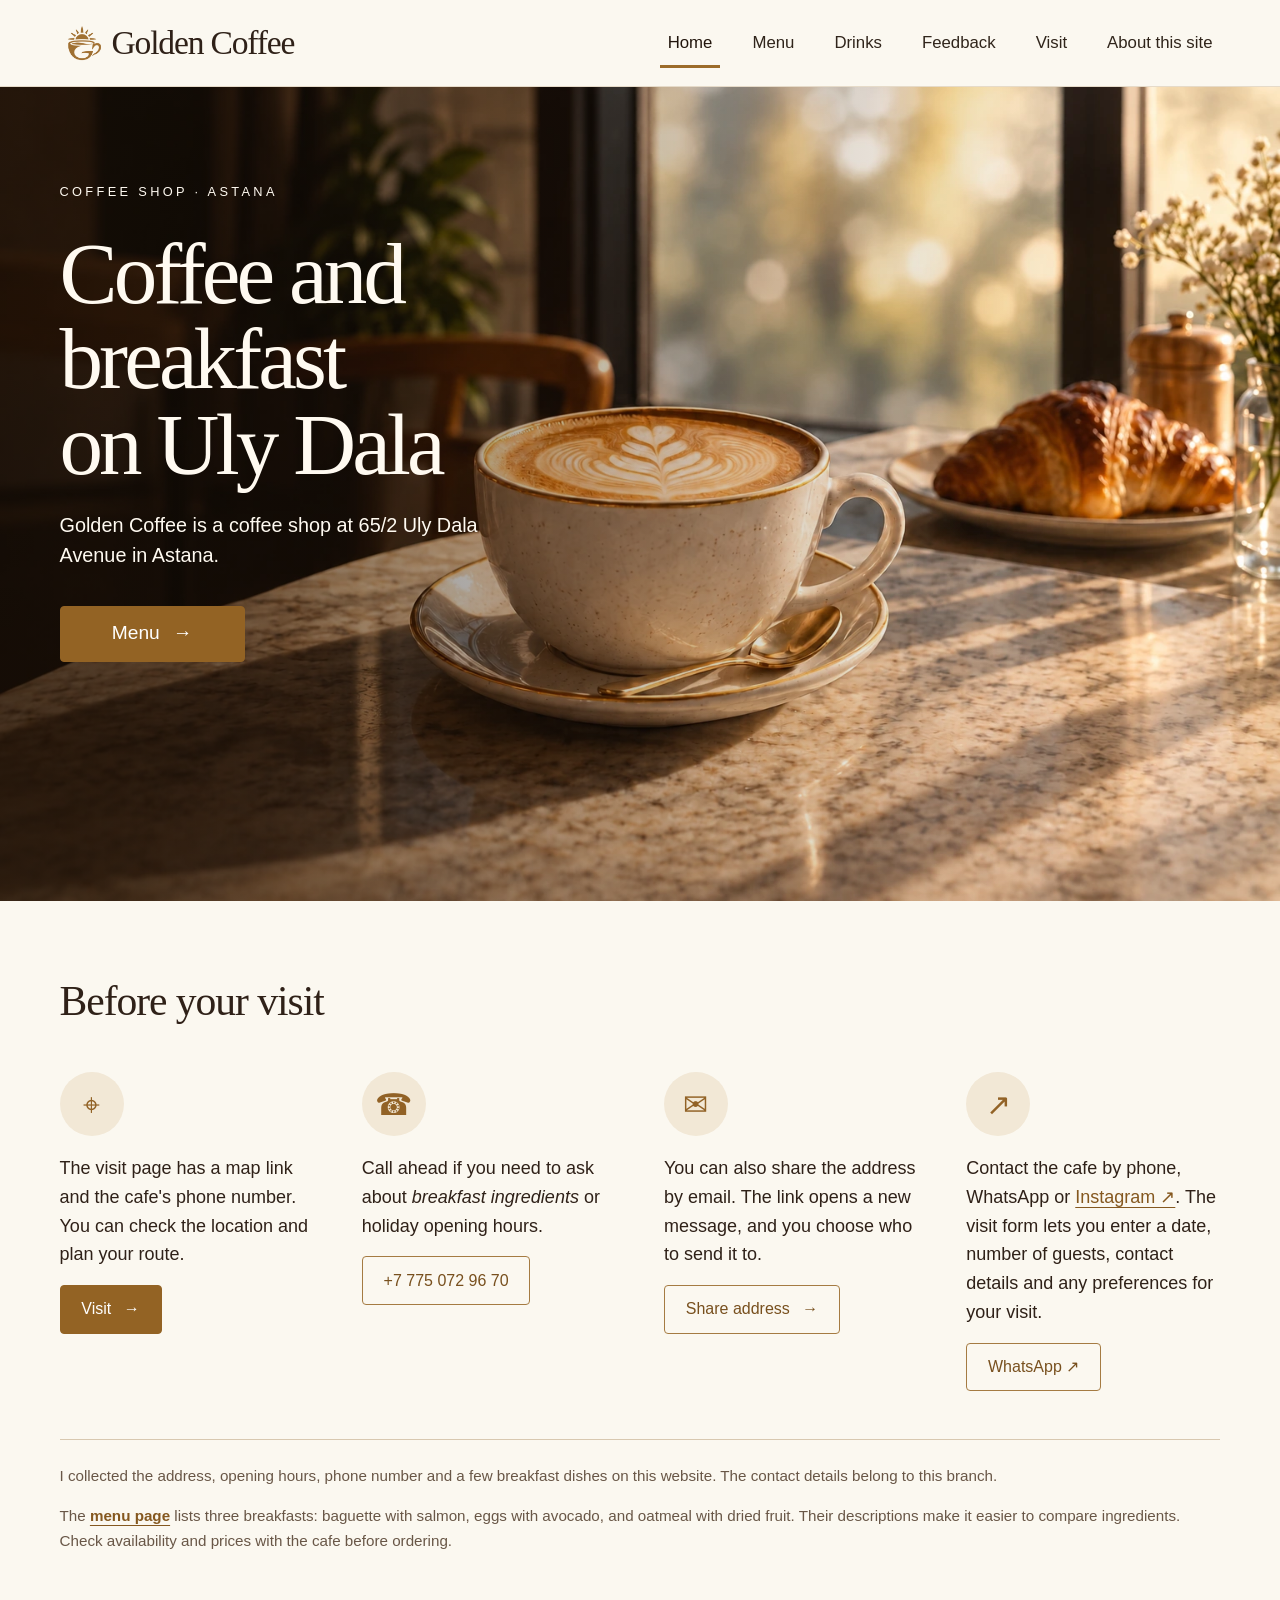
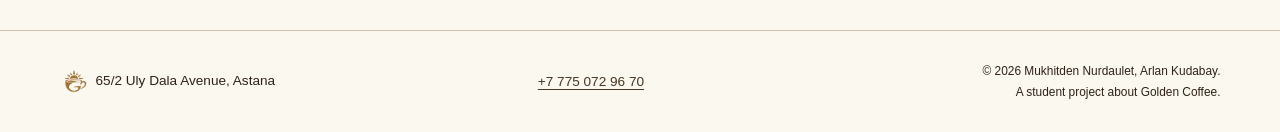
==== new/index.html @ d371e8a2 "fix" ====
<!DOCTYPE html>
<html lang="en">
  <head>
    <meta charset="UTF-8">
    <meta name="viewport" content="width=device-width, initial-scale=1">
    <meta name="description" content="Golden Coffee in Astana: breakfast dishes, the Uly Dala Avenue address, opening hours and contact details.">
    <meta name="author" content="Mukhitden Nurdaulet, Arlan Kudabay">
    <title>Golden Coffee - Coffee shop in Astana</title>
    <link rel="icon" type="image/png" href="images/golden-coffee-mark.png">
    <!-- Bootstrap 5.3.8, served locally for this separate /new/ version. -->
    <link rel="stylesheet" href="vendor/bootstrap.min.css">
    <link rel="stylesheet" href="css/site.css">
  </head>
  <body class="page-index">
    <div id="site">
      <a class="visually-hidden-focusable skip-link" href="#main-content">Skip to content</a>
      <header id="top" class="site-header navbar navbar-expand-lg py-3">
        <div class="container-fluid site-width">
          <a class="navbar-brand d-inline-flex align-items-center gap-2 m-0" href="index.html">
            <img src="images/golden-coffee-mark.png" width="44" height="44" alt="" aria-hidden="true">Golden Coffee</a>
          <button class="navbar-toggler" type="button" data-bs-toggle="collapse" data-bs-target="#main-navigation" aria-controls="main-navigation" aria-expanded="false" aria-label="Toggle navigation">
            <span class="navbar-toggler-icon"></span>
          </button>
          <nav id="main-navigation" class="collapse navbar-collapse" aria-label="Main navigation">
            <ul class="navbar-nav ms-auto gap-lg-4 pt-3 pt-lg-0">
              <li class="nav-item">
                <a class="nav-link active" href="index.html" aria-current="page">Home</a>
              </li>
              <li class="nav-item">
                <a class="nav-link" href="menu.html">Menu</a>
              </li>
              <li class="nav-item">
                <a class="nav-link" href="drinks.html">Drinks</a>
              </li>
              <li class="nav-item">
                <a class="nav-link" href="feedback.html">Feedback</a>
              </li>
              <li class="nav-item">
                <a class="nav-link" href="visit.html">Visit</a>
              </li>
              <li class="nav-item">
                <a class="nav-link" href="colophon.html">About this site</a>
              </li>
            </ul>
          </nav>
        </div>
      </header>
      <main id="main-content">
        <section class="home-hero">
          <div class="container-fluid site-width">
            <div class="hero-copy">
              <p class="eyebrow">Coffee shop · Astana</p>
              <h1 class="hero-title">
                <span>Coffee and</span>
                <span>breakfast</span>
                <span>on Uly Dala</span>
              </h1>
              <p class="hero-description">Golden Coffee is a coffee shop at 65/2 Uly Dala Avenue in Astana.</p>
              <a class="btn btn-primary btn-lg mt-2" href="menu.html">Menu <span aria-hidden="true" class="ms-2">→</span>
              </a>
            </div>
          </div>
        </section>
        <section class="page-section container-fluid site-width" aria-labelledby="plan-title">
          <h2 class="section-heading mb-5" id="plan-title">Before your visit</h2>
          <div class="row g-4 g-xl-5">
            <div class="col-12 col-md-6 col-xl-3">
              <span class="contact-symbol" aria-hidden="true">⌖</span>
              <p>The visit page has a map link and the cafe's phone number. You can check the location and plan your route.</p>
              <a class="btn btn-primary" href="visit.html">Visit <span aria-hidden="true" class="ms-2">→</span>
              </a>
            </div>
            <div class="col-12 col-md-6 col-xl-3">
              <span class="contact-symbol" aria-hidden="true">☎︎</span>
              <p>Call ahead if you need to ask about <em>breakfast ingredients</em> or holiday opening hours.</p>
              <a class="btn btn-outline-primary" href="tel:+77750729670">+7 775 072 96 70</a>
            </div>
            <div class="col-12 col-md-6 col-xl-3">
              <span class="contact-symbol" aria-hidden="true">✉</span>
              <p>You can also share the address by email. The link opens a new message, and you choose who to send it to.</p>
              <a class="btn btn-outline-primary" href="mailto:?subject=Golden%20Coffee&amp;body=Golden%20Coffee%2C%20Astana%2C%20Uly%20Dala%2065%2F2.%20https%3A%2F%2F2gis.kz%2Fastana%2Ffirm%2F70000001091866178">Share address <span aria-hidden="true" class="ms-2">→</span>
              </a>
            </div>
            <div class="col-12 col-md-6 col-xl-3">
              <span class="contact-symbol" aria-hidden="true">↗</span>
              <p>Contact the cafe by phone, WhatsApp or <a href="https://www.instagram.com/goldencoffee.ast/" target="_blank" rel="noopener noreferrer">Instagram ↗</a>. The visit form lets you enter a date, number of guests, contact details and any preferences for your visit.</p>
              <a class="btn btn-outline-primary" href="https://wa.me/77750729670" target="_blank" rel="noopener noreferrer">WhatsApp ↗</a>
            </div>
          </div>
          <aside class="source-note mt-5 pt-4 border-top">
            <p>I collected the address, opening hours, phone number and a few breakfast dishes on this website. The contact details belong to this branch.</p>
            <p>
        The <a href="menu.html" class="fw-semibold">menu page</a> lists three breakfasts:
        baguette with salmon, eggs with avocado, and oatmeal with dried fruit.
        Their descriptions make it easier to compare ingredients.
        Check availability and prices with the cafe before ordering.
      </p>
          </aside>
        </section>
      </main>
      <footer class="site-footer">
        <div class="container-fluid site-width">
          <div class="row g-3 align-items-center">
            <address class="col-12 col-md-5 col-lg-4 mb-0 text-center text-md-start">
              <img src="images/golden-coffee-mark.png" width="28" height="28" alt="" aria-hidden="true" class="me-2">65/2 Uly Dala Avenue, Astana</address>
            <p class="col-12 col-md-3 mb-0 text-center">
              <a href="tel:+77750729670">+7 775 072 96 70</a>
            </p>
            <p class="col-12 col-md-4 col-lg-5 mb-0 text-center text-md-end">
              <small>© 2026 Mukhitden Nurdaulet, Arlan Kudabay.<br>A student project about Golden Coffee.</small>
            </p>
          </div>
        </div>
      </footer>
    </div>
    <script src="vendor/bootstrap.bundle.min.js"></script>
  </body>
</html>
---- new/css/site.css ----
:root {
  --bs-body-bg: #fbf8f0;
  --bs-body-bg-rgb: 251, 248, 240;
  --bs-body-color: #2f2118;
  --bs-body-font-family: "Helvetica Neue", Arial, sans-serif;
  --bs-body-font-size: 1.125rem;
  --bs-body-line-height: 1.6;
  --bs-link-color: #85581f;
  --bs-link-color-rgb: 133, 88, 31;
  --bs-link-hover-color: #543510;
  --bs-link-hover-color-rgb: 84, 53, 16;
  --bs-border-color: #d8c8b0;
  --bs-secondary-color: #6c5948;
  --bs-highlight-bg: #f3e9d7;
  --bs-code-color: #85581f;
  --gc-gold: #9c6c2a;
  --gc-serif: Baskerville, Georgia, "Times New Roman", serif;
}
html { scroll-behavior: auto; }
body { min-width: 320px; }
a { text-underline-offset: .24em; }
a:focus-visible, button:focus-visible, input:focus-visible, select:focus-visible, textarea:focus-visible { outline: 3px solid #885c23; outline-offset: 4px; }
.site-width { max-width: 1536px; padding-inline: clamp(1.125rem, 4.65vw, 4.5rem); }
.site-header { background: #fbf8f0; border-bottom: 1px solid #e6dbc9; }
.navbar-brand { color: #2f2118; font: 2.1rem/1 var(--gc-serif); letter-spacing: -.035em; }
.navbar-brand img { object-fit: contain; }
.navbar-nav .nav-link { color: #30251b; font-size: 1.05rem; padding-block: .55rem; }
.navbar-nav .nav-link.active { color: #21150c; box-shadow: 0 3px var(--gc-gold); }
.navbar-toggler { border-color: #c6b497; padding: .6rem; }
.skip-link { z-index: 10; padding: .75rem 1rem; background: #fff; color: #2f2118; }
.page-section { padding-block: clamp(3rem, 6vw, 6rem); }
.page-title, .hero-title { font-family: var(--gc-serif); font-weight: 400; line-height: .98; letter-spacing: -.045em; }
.page-title { font-size: clamp(3.3rem, 6.4vw, 6.75rem); margin-bottom: 1.5rem; }
.page-title-small { font-size: clamp(3rem, 4.9vw, 4.65rem); }
.section-heading { font: 400 clamp(2rem, 3.25vw, 3.2rem)/1.12 var(--gc-serif); letter-spacing: -.025em; }
.subheading { font: 400 clamp(1.7rem, 2.1vw, 2.1rem)/1.2 var(--gc-serif); margin-bottom: 1.25rem; }
.gallery-heading { font-size: 1.4rem; line-height: 1.3; font-weight: 500; }
.gold-text { color: #86571d; }
.eyebrow { font-size: .8rem; letter-spacing: .26em; text-transform: uppercase; margin-bottom: 1.8rem; }
.btn { --bs-btn-border-radius: .25rem; --bs-btn-padding-x: 1.3rem; --bs-btn-padding-y: .7rem; --bs-btn-font-size: 1rem; }
.btn-primary { --bs-btn-bg: #936324; --bs-btn-border-color: #936324; --bs-btn-hover-bg: #754b19; --bs-btn-hover-border-color: #754b19; --bs-btn-active-bg: #603e17; --bs-btn-active-border-color: #603e17; }
.btn-outline-primary { --bs-btn-color: #78501e; --bs-btn-border-color: #a57b42; --bs-btn-hover-bg: #79501e; --bs-btn-hover-border-color: #79501e; --bs-btn-active-bg: #603e17; --bs-btn-active-border-color: #603e17; }
.btn-lg { --bs-btn-padding-x: 1.75rem; --bs-btn-padding-y: .8rem; --bs-btn-font-size: 1.2rem; }
.home-hero { min-height: min(940px, calc(100svh - 86px)); padding-block: clamp(5rem, 7.4vw, 7rem); display: flex; align-items: flex-start; color: #fffaf1; background: linear-gradient(90deg, rgba(22,13,5,.68), rgba(22,13,5,.16) 58%, transparent 85%), url('../images/hero-coffee.webp') center/cover; }
.hero-copy { max-width: 590px; }
.hero-title { font-size: clamp(3.4rem, 6.8vw, 6.8rem); margin-bottom: 1.5rem; }
.hero-title span { display: block; }
.hero-description { max-width: 450px; font-size: clamp(1.1rem, 1.55vw, 1.45rem); line-height: 1.5; margin-bottom: 1.7rem; }
.home-hero .btn { min-width: 185px; }
.contact-symbol { display: inline-flex; width: 64px; height: 64px; align-items: center; justify-content: center; border-radius: 50%; background: #f2e8d6; color: #926226; font-size: 1.9rem; margin-bottom: 1.1rem; }
.source-note { font-size: .95rem; line-height: 1.6; color: #695747; }
.source-note p:last-child { margin-bottom: 0; }
.menu-opening { padding-block: 2.5rem 3rem; }
.menu-coffee { min-height: 315px; background: url('../images/hero-coffee.webp') 66% 48%/cover; border-radius: 2px; }
.section-links { font-size: 1.18rem; margin-bottom: 1.5rem; }
.section-links a { text-decoration: none; border-bottom: 1px solid #bb965e; padding-bottom: .4rem; }
.dish-photo { aspect-ratio: 448/306; background-image: url('../images/breakfast-atlas.webp'); background-size: 342.857% auto; background-repeat: no-repeat; margin-bottom: 1.2rem; }
.dish-photo-0 { background-position: 3.86% 74.51%; }
.dish-photo-1 { background-position: 50.37% 74.51%; }
.dish-photo-2 { background-position: 96.32% 74.51%; }
.dish-title { font: 400 clamp(2rem, 3vw, 3rem)/1.08 var(--gc-serif); letter-spacing: -.025em; margin-bottom: .8rem; }
.menu-description { font-size: 1.15rem; line-height: 1.55; }
.menu-table { --bs-table-bg: transparent; --bs-table-border-color: #cfb994; --bs-table-color: #30251b; font-size: 1.05rem; }
.menu-table thead { background: #f1e8d9; }
.menu-table caption { font-size: 1.1rem; color: #554537; padding-bottom: 1.25rem; }
.menu-table th { font-weight: 500; }
.glossary dt { font: 400 1.6rem/1.35 var(--gc-serif); }
.glossary dd { margin-bottom: 1rem; }
.drinks-opening { padding-block: 2.5rem 4rem; }
.drinks-intro { max-width: 920px; }
.drinks-panorama { aspect-ratio: 1536/330; background: url('../images/drinks-atlas.webp') center 74.06%/100% auto no-repeat; margin-inline: calc(-1 * clamp(1.125rem, 4.65vw, 4.5rem)); margin-bottom: 1rem; }
.drink-photo { aspect-ratio: 512/331; background: url('../images/drinks-atlas.webp') 0 74.17%/300% auto no-repeat; margin-bottom: 1.25rem; }
.drink-photo-1 { background-position-x: 50%; }
.drink-photo-2 { background-position-x: 100%; }
.gallery-coffee { width: 100%; max-height: 670px; object-fit: cover; border-radius: 3px; }
.atmosphere-photo { width: 100%; height: 410px; object-fit: cover; border-radius: 2px; }
.review-quote { border-left: 2px solid #b18a4c; padding-left: 1.2rem; }
.review-quote blockquote { font-size: 1.2rem; line-height: 1.6; }
.rating { font: 400 2.2rem/1.2 var(--gc-serif); margin-top: 1.5rem; }
.steps-list { padding-left: 1.6rem; }
.steps-list > li { padding-left: .35rem; margin-bottom: .85rem; }
.steps-list > li::marker { color: #85591f; font-weight: 600; }
.form-heading { font-size: clamp(2rem, 3.4vw, 3rem); line-height: 1.2; font-weight: 500; }
.form-note { border: 1px solid #deccb0; border-radius: .4rem; background: #f5eddf; font-size: 1rem; }
.form-section { min-width: 0; border: 1px solid #ddcfb9; border-radius: .45rem; background: #fffdf8; }
.form-section legend { color: #81551d; }
.form-label, .form-check-label { font-size: 1rem; }
.form-control, .form-select { min-height: 48px; border-color: #a7957e; background-color: #fffdf8; font-size: 1rem; }
.form-control:focus, .form-select:focus { border-color: #966528; box-shadow: 0 0 0 .2rem rgb(156 108 42 / 18%); }
.form-check-input { border-color: #8c775b; }
.form-check-input:checked { background-color: #8a5b20; border-color: #8a5b20; }
.visit-opening { padding-block: 3rem 4rem; }
.location-address { font-size: 1.3rem; margin-bottom: 1rem; }
.visit-photo { width: 100%; height: 760px; object-fit: cover; border-radius: 2px; }
.cafe-quote { font: italic 1.5rem/1.4 var(--gc-serif); color: #85581f; margin-bottom: .5rem; }
.code-sample { padding: 1.25rem; border-radius: .3rem; background: #382719; color: #fff5df; font-size: .9rem; white-space: pre-wrap; overflow-wrap: anywhere; }
.site-footer { padding-block: 1.8rem; font-size: .85rem; border-top: 1px solid #cfbfa8; }
.site-footer a { color: #483524; }
@media (max-width: 991.98px) {
  .site-header { padding-block: .8rem; }
  .navbar-brand { font-size: 1.8rem; }
  .navbar-brand img { width: 36px; height: 36px; }
  .navbar-nav .nav-link.active { box-shadow: none; color: #805118; font-weight: 600; }
  .visit-photo { max-height: 520px; }
  .atmosphere-photo { height: 350px; }
}
@media (max-width: 575.98px) {
  :root { --bs-body-font-size: 1.05rem; }
  .home-hero { min-height: 850px; align-items: flex-start; padding-block: 4rem 23rem; background-image: linear-gradient(180deg, rgba(22,13,5,.63), rgba(22,13,5,.24) 48%, rgba(22,13,5,.05)), url('../images/hero-coffee.webp'); background-position: 52% center; }
  .hero-title { font-size: 3.25rem; }
  .hero-description { font-size: 1.1rem; }
  .page-title { font-size: 3.15rem; }
  .page-section { padding-block: 3rem; }
  .menu-table { font-size: .85rem; }
  .menu-table caption { font-size: 1rem; }
  .dish-title { font-size: 2.25rem; }
  .menu-description { font-size: 1.05rem; }
  .atmosphere-photo { height: 300px; }
  .visit-photo { max-height: 420px; }
}
@media (prefers-reduced-motion: reduce) { html { scroll-behavior: auto; } }
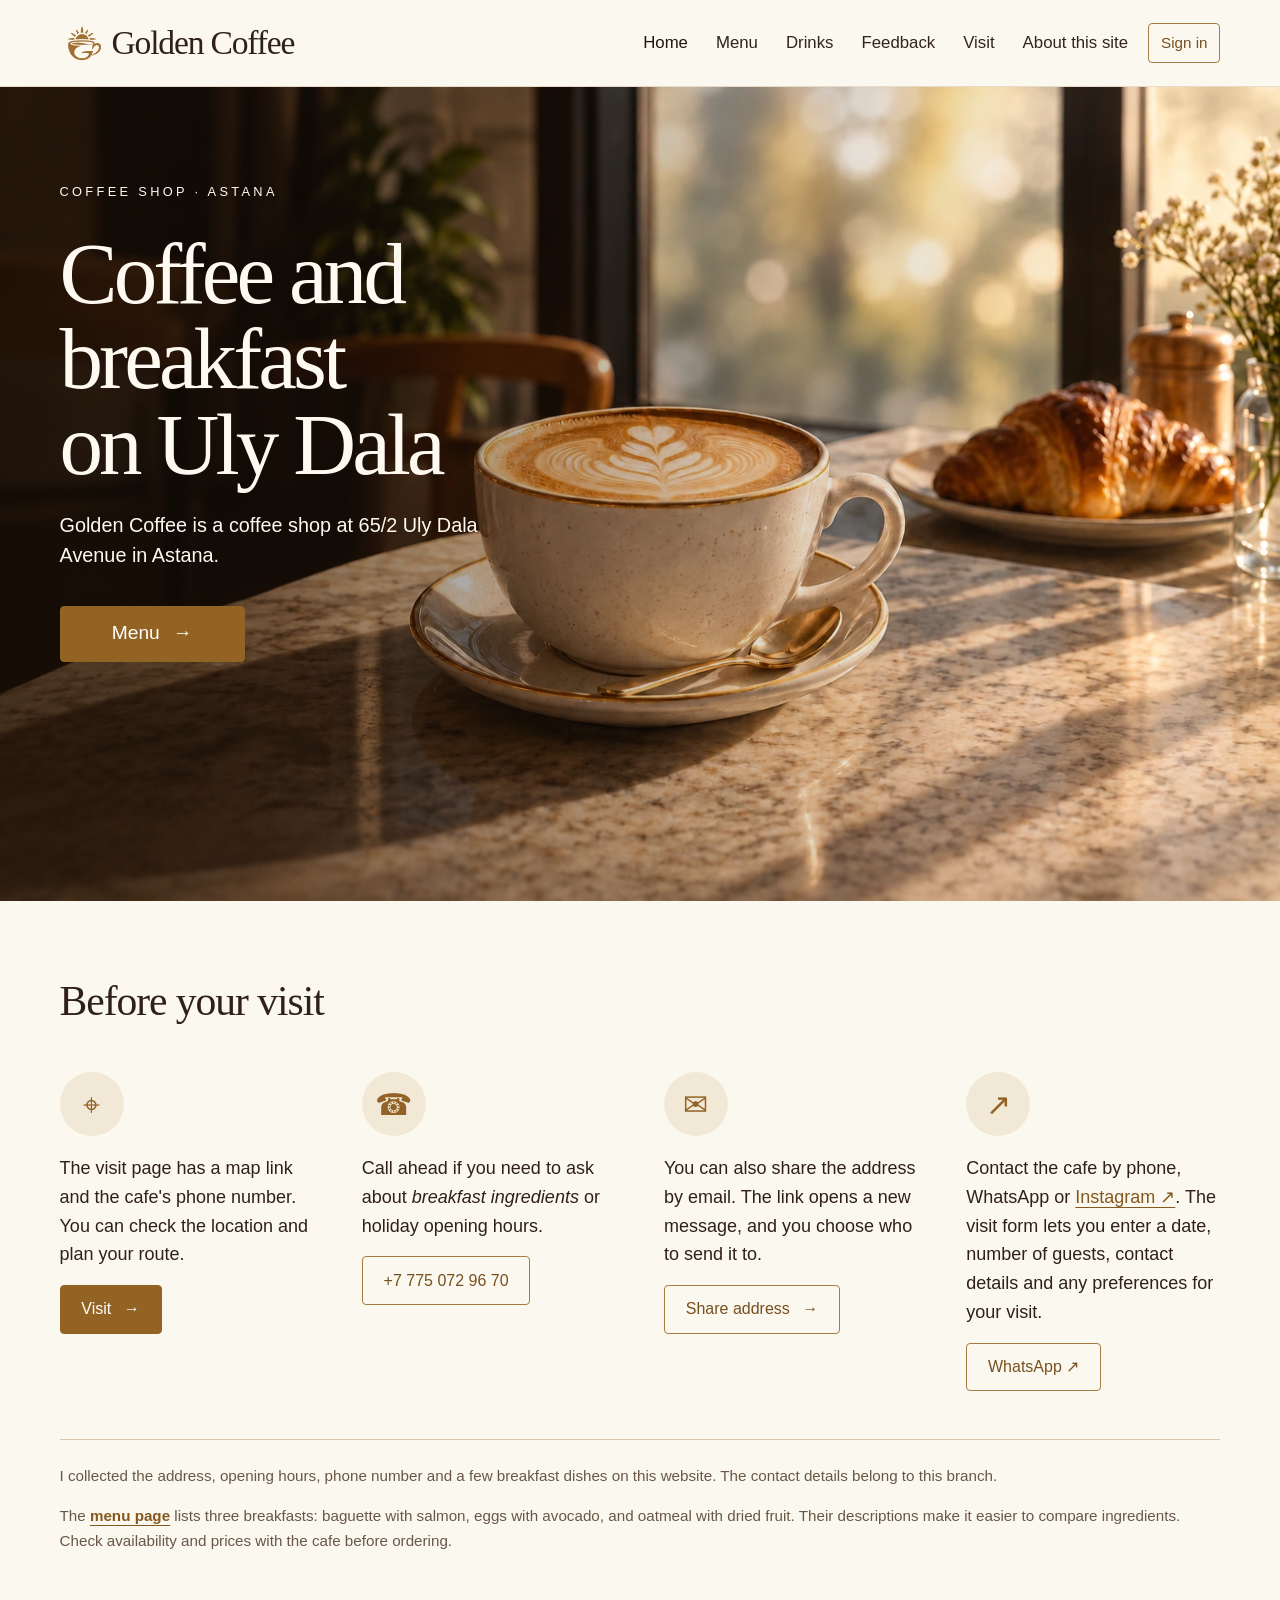
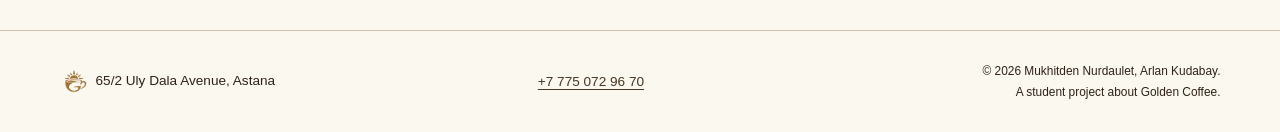
==== commit b26d57bf: "fix" ====
--- a/new/index.html
+++ b/new/index.html
@@ -10,6 +10,8 @@
     <!-- Bootstrap 5.3.8, served locally for this separate /new/ version. -->
     <link rel="stylesheet" href="vendor/bootstrap.min.css">
     <link rel="stylesheet" href="css/site.css">
+    <script src="js/ncalayer.js" defer></script>
+    <script src="js/auth.js" defer></script>
   </head>
   <body class="page-index">
     <div id="site">
--- a/new/css/site.css
+++ b/new/css/site.css
@@ -16,106 +16,644 @@
   --gc-gold: #9c6c2a;
   --gc-serif: Baskerville, Georgia, "Times New Roman", serif;
 }
-html { scroll-behavior: auto; }
-body { min-width: 320px; }
-a { text-underline-offset: .24em; }
-a:focus-visible, button:focus-visible, input:focus-visible, select:focus-visible, textarea:focus-visible { outline: 3px solid #885c23; outline-offset: 4px; }
-.site-width { max-width: 1536px; padding-inline: clamp(1.125rem, 4.65vw, 4.5rem); }
-.site-header { background: #fbf8f0; border-bottom: 1px solid #e6dbc9; }
-.navbar-brand { color: #2f2118; font: 2.1rem/1 var(--gc-serif); letter-spacing: -.035em; }
-.navbar-brand img { object-fit: contain; }
-.navbar-nav .nav-link { color: #30251b; font-size: 1.05rem; padding-block: .55rem; }
-.navbar-nav .nav-link.active { color: #21150c; box-shadow: 0 3px var(--gc-gold); }
-.navbar-toggler { border-color: #c6b497; padding: .6rem; }
-.skip-link { z-index: 10; padding: .75rem 1rem; background: #fff; color: #2f2118; }
-.page-section { padding-block: clamp(3rem, 6vw, 6rem); }
-.page-title, .hero-title { font-family: var(--gc-serif); font-weight: 400; line-height: .98; letter-spacing: -.045em; }
-.page-title { font-size: clamp(3.3rem, 6.4vw, 6.75rem); margin-bottom: 1.5rem; }
-.page-title-small { font-size: clamp(3rem, 4.9vw, 4.65rem); }
-.section-heading { font: 400 clamp(2rem, 3.25vw, 3.2rem)/1.12 var(--gc-serif); letter-spacing: -.025em; }
-.subheading { font: 400 clamp(1.7rem, 2.1vw, 2.1rem)/1.2 var(--gc-serif); margin-bottom: 1.25rem; }
-.gallery-heading { font-size: 1.4rem; line-height: 1.3; font-weight: 500; }
-.gold-text { color: #86571d; }
-.eyebrow { font-size: .8rem; letter-spacing: .26em; text-transform: uppercase; margin-bottom: 1.8rem; }
-.btn { --bs-btn-border-radius: .25rem; --bs-btn-padding-x: 1.3rem; --bs-btn-padding-y: .7rem; --bs-btn-font-size: 1rem; }
-.btn-primary { --bs-btn-bg: #936324; --bs-btn-border-color: #936324; --bs-btn-hover-bg: #754b19; --bs-btn-hover-border-color: #754b19; --bs-btn-active-bg: #603e17; --bs-btn-active-border-color: #603e17; }
-.btn-outline-primary { --bs-btn-color: #78501e; --bs-btn-border-color: #a57b42; --bs-btn-hover-bg: #79501e; --bs-btn-hover-border-color: #79501e; --bs-btn-active-bg: #603e17; --bs-btn-active-border-color: #603e17; }
-.btn-lg { --bs-btn-padding-x: 1.75rem; --bs-btn-padding-y: .8rem; --bs-btn-font-size: 1.2rem; }
-.home-hero { min-height: min(940px, calc(100svh - 86px)); padding-block: clamp(5rem, 7.4vw, 7rem); display: flex; align-items: flex-start; color: #fffaf1; background: linear-gradient(90deg, rgba(22,13,5,.68), rgba(22,13,5,.16) 58%, transparent 85%), url('../images/hero-coffee.webp') center/cover; }
-.hero-copy { max-width: 590px; }
-.hero-title { font-size: clamp(3.4rem, 6.8vw, 6.8rem); margin-bottom: 1.5rem; }
-.hero-title span { display: block; }
-.hero-description { max-width: 450px; font-size: clamp(1.1rem, 1.55vw, 1.45rem); line-height: 1.5; margin-bottom: 1.7rem; }
-.home-hero .btn { min-width: 185px; }
-.contact-symbol { display: inline-flex; width: 64px; height: 64px; align-items: center; justify-content: center; border-radius: 50%; background: #f2e8d6; color: #926226; font-size: 1.9rem; margin-bottom: 1.1rem; }
-.source-note { font-size: .95rem; line-height: 1.6; color: #695747; }
-.source-note p:last-child { margin-bottom: 0; }
-.menu-opening { padding-block: 2.5rem 3rem; }
-.menu-coffee { min-height: 315px; background: url('../images/hero-coffee.webp') 66% 48%/cover; border-radius: 2px; }
-.section-links { font-size: 1.18rem; margin-bottom: 1.5rem; }
-.section-links a { text-decoration: none; border-bottom: 1px solid #bb965e; padding-bottom: .4rem; }
-.dish-photo { aspect-ratio: 448/306; background-image: url('../images/breakfast-atlas.webp'); background-size: 342.857% auto; background-repeat: no-repeat; margin-bottom: 1.2rem; }
-.dish-photo-0 { background-position: 3.86% 74.51%; }
-.dish-photo-1 { background-position: 50.37% 74.51%; }
-.dish-photo-2 { background-position: 96.32% 74.51%; }
-.dish-title { font: 400 clamp(2rem, 3vw, 3rem)/1.08 var(--gc-serif); letter-spacing: -.025em; margin-bottom: .8rem; }
-.menu-description { font-size: 1.15rem; line-height: 1.55; }
-.menu-table { --bs-table-bg: transparent; --bs-table-border-color: #cfb994; --bs-table-color: #30251b; font-size: 1.05rem; }
-.menu-table thead { background: #f1e8d9; }
-.menu-table caption { font-size: 1.1rem; color: #554537; padding-bottom: 1.25rem; }
-.menu-table th { font-weight: 500; }
-.glossary dt { font: 400 1.6rem/1.35 var(--gc-serif); }
-.glossary dd { margin-bottom: 1rem; }
-.drinks-opening { padding-block: 2.5rem 4rem; }
-.drinks-intro { max-width: 920px; }
-.drinks-panorama { aspect-ratio: 1536/330; background: url('../images/drinks-atlas.webp') center 74.06%/100% auto no-repeat; margin-inline: calc(-1 * clamp(1.125rem, 4.65vw, 4.5rem)); margin-bottom: 1rem; }
-.drink-photo { aspect-ratio: 512/331; background: url('../images/drinks-atlas.webp') 0 74.17%/300% auto no-repeat; margin-bottom: 1.25rem; }
-.drink-photo-1 { background-position-x: 50%; }
-.drink-photo-2 { background-position-x: 100%; }
-.gallery-coffee { width: 100%; max-height: 670px; object-fit: cover; border-radius: 3px; }
-.atmosphere-photo { width: 100%; height: 410px; object-fit: cover; border-radius: 2px; }
-.review-quote { border-left: 2px solid #b18a4c; padding-left: 1.2rem; }
-.review-quote blockquote { font-size: 1.2rem; line-height: 1.6; }
-.rating { font: 400 2.2rem/1.2 var(--gc-serif); margin-top: 1.5rem; }
-.steps-list { padding-left: 1.6rem; }
-.steps-list > li { padding-left: .35rem; margin-bottom: .85rem; }
-.steps-list > li::marker { color: #85591f; font-weight: 600; }
-.form-heading { font-size: clamp(2rem, 3.4vw, 3rem); line-height: 1.2; font-weight: 500; }
-.form-note { border: 1px solid #deccb0; border-radius: .4rem; background: #f5eddf; font-size: 1rem; }
-.form-section { min-width: 0; border: 1px solid #ddcfb9; border-radius: .45rem; background: #fffdf8; }
-.form-section legend { color: #81551d; }
-.form-label, .form-check-label { font-size: 1rem; }
-.form-control, .form-select { min-height: 48px; border-color: #a7957e; background-color: #fffdf8; font-size: 1rem; }
-.form-control:focus, .form-select:focus { border-color: #966528; box-shadow: 0 0 0 .2rem rgb(156 108 42 / 18%); }
-.form-check-input { border-color: #8c775b; }
-.form-check-input:checked { background-color: #8a5b20; border-color: #8a5b20; }
-.visit-opening { padding-block: 3rem 4rem; }
-.location-address { font-size: 1.3rem; margin-bottom: 1rem; }
-.visit-photo { width: 100%; height: 760px; object-fit: cover; border-radius: 2px; }
-.cafe-quote { font: italic 1.5rem/1.4 var(--gc-serif); color: #85581f; margin-bottom: .5rem; }
-.code-sample { padding: 1.25rem; border-radius: .3rem; background: #382719; color: #fff5df; font-size: .9rem; white-space: pre-wrap; overflow-wrap: anywhere; }
-.site-footer { padding-block: 1.8rem; font-size: .85rem; border-top: 1px solid #cfbfa8; }
-.site-footer a { color: #483524; }
+html {
+  scroll-behavior: auto;
+}
+body {
+  min-width: 320px;
+}
+a {
+  text-underline-offset: 0.24em;
+}
+/* a:focus-visible, */
+/* button:focus-visible, */
+/* input:focus-visible, */
+/* select:focus-visible, */
+textarea:focus-visible {
+  outline: 3px solid #885c23;
+  outline-offset: 4px;
+}
+.site-width {
+  max-width: 1536px;
+  padding-inline: clamp(1.125rem, 4.65vw, 4.5rem);
+}
+.site-header {
+  background: #fbf8f0;
+  border-bottom: 1px solid #e6dbc9;
+}
+.navbar-brand {
+  color: #2f2118;
+  font: 2.1rem/1 var(--gc-serif);
+  letter-spacing: -0.035em;
+}
+.navbar-brand img {
+  object-fit: contain;
+}
+.navbar-nav .nav-link {
+  color: #30251b;
+  font-size: 1.05rem;
+  padding-block: 0.55rem;
+}
+.navbar-nav .nav-link.active {
+  color: #21150c;
+  /* box-shadow: 0 3px var(--gc-gold); */
+}
+.navbar-toggler {
+  border-color: #c6b497;
+  padding: 0.6rem;
+}
+.skip-link {
+  z-index: 10;
+  padding: 0.75rem 1rem;
+  background: #fff;
+  color: #2f2118;
+}
+.page-section {
+  padding-block: clamp(3rem, 6vw, 6rem);
+}
+.page-title,
+.hero-title {
+  font-family: var(--gc-serif);
+  font-weight: 400;
+  line-height: 0.98;
+  letter-spacing: -0.045em;
+}
+.page-title {
+  font-size: clamp(3.3rem, 6.4vw, 6.75rem);
+  margin-bottom: 1.5rem;
+}
+.page-title-small {
+  font-size: clamp(3rem, 4.9vw, 4.65rem);
+}
+.section-heading {
+  font: 400 clamp(2rem, 3.25vw, 3.2rem)/1.12 var(--gc-serif);
+  letter-spacing: -0.025em;
+}
+.subheading {
+  font: 400 clamp(1.7rem, 2.1vw, 2.1rem)/1.2 var(--gc-serif);
+  margin-bottom: 1.25rem;
+}
+.gallery-heading {
+  font-size: 1.4rem;
+  line-height: 1.3;
+  font-weight: 500;
+}
+.gold-text {
+  color: #86571d;
+}
+.eyebrow {
+  font-size: 0.8rem;
+  letter-spacing: 0.26em;
+  text-transform: uppercase;
+  margin-bottom: 1.8rem;
+}
+.btn {
+  --bs-btn-border-radius: 0.25rem;
+  --bs-btn-padding-x: 1.3rem;
+  --bs-btn-padding-y: 0.7rem;
+  --bs-btn-font-size: 1rem;
+}
+.btn-primary {
+  --bs-btn-bg: #936324;
+  --bs-btn-border-color: #936324;
+  --bs-btn-hover-bg: #754b19;
+  --bs-btn-hover-border-color: #754b19;
+  --bs-btn-active-bg: #603e17;
+  --bs-btn-active-border-color: #603e17;
+}
+.btn-outline-primary {
+  --bs-btn-color: #78501e;
+  --bs-btn-border-color: #a57b42;
+  --bs-btn-hover-bg: #79501e;
+  --bs-btn-hover-border-color: #79501e;
+  --bs-btn-active-bg: #603e17;
+  --bs-btn-active-border-color: #603e17;
+}
+.btn-lg {
+  --bs-btn-padding-x: 1.75rem;
+  --bs-btn-padding-y: 0.8rem;
+  --bs-btn-font-size: 1.2rem;
+}
+.home-hero {
+  min-height: min(940px, calc(100svh - 86px));
+  padding-block: clamp(5rem, 7.4vw, 7rem);
+  display: flex;
+  align-items: flex-start;
+  color: #fffaf1;
+  background:
+    linear-gradient(
+      90deg,
+      rgba(22, 13, 5, 0.68),
+      rgba(22, 13, 5, 0.16) 58%,
+      transparent 85%
+    ),
+    url("../images/hero-coffee.webp") center/cover;
+}
+.hero-copy {
+  max-width: 590px;
+}
+.hero-title {
+  font-size: clamp(3.4rem, 6.8vw, 6.8rem);
+  margin-bottom: 1.5rem;
+}
+.hero-title span {
+  display: block;
+}
+.hero-description {
+  max-width: 450px;
+  font-size: clamp(1.1rem, 1.55vw, 1.45rem);
+  line-height: 1.5;
+  margin-bottom: 1.7rem;
+}
+.home-hero .btn {
+  min-width: 185px;
+}
+.contact-symbol {
+  display: inline-flex;
+  width: 64px;
+  height: 64px;
+  align-items: center;
+  justify-content: center;
+  border-radius: 50%;
+  background: #f2e8d6;
+  color: #926226;
+  font-size: 1.9rem;
+  margin-bottom: 1.1rem;
+}
+.source-note {
+  font-size: 0.95rem;
+  line-height: 1.6;
+  color: #695747;
+}
+.source-note p:last-child {
+  margin-bottom: 0;
+}
+.menu-opening {
+  padding-block: 2.5rem 3rem;
+}
+.menu-coffee {
+  min-height: 315px;
+  background: url("../images/hero-coffee.webp") 66% 48% / cover;
+  border-radius: 2px;
+}
+.section-links {
+  font-size: 1.18rem;
+  margin-bottom: 1.5rem;
+}
+.section-links a {
+  text-decoration: none;
+  border-bottom: 1px solid #bb965e;
+  padding-bottom: 0.4rem;
+}
+.dish-photo {
+  aspect-ratio: 448/306;
+  background-image: url("../images/breakfast-atlas.webp");
+  background-size: 342.857% auto;
+  background-repeat: no-repeat;
+  margin-bottom: 1.2rem;
+}
+.dish-photo-0 {
+  background-position: 3.86% 74.51%;
+}
+.dish-photo-1 {
+  background-position: 50.37% 74.51%;
+}
+.dish-photo-2 {
+  background-position: 96.32% 74.51%;
+}
+.dish-title {
+  font: 400 clamp(2rem, 3vw, 3rem)/1.08 var(--gc-serif);
+  letter-spacing: -0.025em;
+  margin-bottom: 0.8rem;
+}
+.menu-description {
+  font-size: 1.15rem;
+  line-height: 1.55;
+}
+.menu-table {
+  --bs-table-bg: transparent;
+  --bs-table-border-color: #cfb994;
+  --bs-table-color: #30251b;
+  font-size: 1.05rem;
+}
+.menu-table thead {
+  background: #f1e8d9;
+}
+.menu-table caption {
+  font-size: 1.1rem;
+  color: #554537;
+  padding-bottom: 1.25rem;
+}
+.menu-table th {
+  font-weight: 500;
+}
+.glossary dt {
+  font: 400 1.6rem/1.35 var(--gc-serif);
+}
+.glossary dd {
+  margin-bottom: 1rem;
+}
+.drinks-opening {
+  padding-block: 2.5rem 4rem;
+}
+.drinks-intro {
+  max-width: 920px;
+}
+.drinks-panorama {
+  aspect-ratio: 1536/330;
+  background: url("../images/drinks-atlas.webp") center 74.06%/100% auto
+    no-repeat;
+  margin-inline: calc(-1 * clamp(1.125rem, 4.65vw, 4.5rem));
+  margin-bottom: 1rem;
+}
+.drink-photo {
+  aspect-ratio: 512/331;
+  background: url("../images/drinks-atlas.webp") 0 74.17%/300% auto no-repeat;
+  margin-bottom: 1.25rem;
+}
+.drink-photo-1 {
+  background-position-x: 50%;
+}
+.drink-photo-2 {
+  background-position-x: 100%;
+}
+.gallery-coffee {
+  width: 100%;
+  max-height: 670px;
+  object-fit: cover;
+  border-radius: 3px;
+}
+.atmosphere-photo {
+  width: 100%;
+  height: 410px;
+  object-fit: cover;
+  border-radius: 2px;
+}
+.review-quote {
+  border-left: 2px solid #b18a4c;
+  padding-left: 1.2rem;
+}
+.review-quote blockquote {
+  font-size: 1.2rem;
+  line-height: 1.6;
+}
+.rating {
+  font: 400 2.2rem/1.2 var(--gc-serif);
+  margin-top: 1.5rem;
+}
+.steps-list {
+  padding-left: 1.6rem;
+}
+.steps-list > li {
+  padding-left: 0.35rem;
+  margin-bottom: 0.85rem;
+}
+.steps-list > li::marker {
+  color: #85591f;
+  font-weight: 600;
+}
+.form-heading {
+  font-size: clamp(2rem, 3.4vw, 3rem);
+  line-height: 1.2;
+  font-weight: 500;
+}
+.form-note {
+  border: 1px solid #deccb0;
+  border-radius: 0.4rem;
+  background: #f5eddf;
+  font-size: 1rem;
+}
+.form-section {
+  min-width: 0;
+  border: 1px solid #ddcfb9;
+  border-radius: 0.45rem;
+  background: #fffdf8;
+}
+.form-section legend {
+  color: #81551d;
+}
+.form-label,
+.form-check-label {
+  font-size: 1rem;
+}
+.form-control,
+.form-select {
+  min-height: 48px;
+  border-color: #a7957e;
+  background-color: #fffdf8;
+  font-size: 1rem;
+}
+.form-control:focus,
+.form-select:focus {
+  border-color: #966528;
+  box-shadow: 0 0 0 0.2rem rgb(156 108 42 / 18%);
+}
+.form-check-input {
+  border-color: #8c775b;
+}
+.form-check-input:checked {
+  background-color: #8a5b20;
+  border-color: #8a5b20;
+}
+.visit-opening {
+  padding-block: 3rem 4rem;
+}
+.location-address {
+  font-size: 1.3rem;
+  margin-bottom: 1rem;
+}
+.visit-photo {
+  width: 100%;
+  height: 760px;
+  object-fit: cover;
+  border-radius: 2px;
+}
+.cafe-quote {
+  font: italic 1.5rem/1.4 var(--gc-serif);
+  color: #85581f;
+  margin-bottom: 0.5rem;
+}
+.code-sample {
+  padding: 1.25rem;
+  border-radius: 0.3rem;
+  background: #382719;
+  color: #fff5df;
+  font-size: 0.9rem;
+  white-space: pre-wrap;
+  overflow-wrap: anywhere;
+}
+.site-footer {
+  padding-block: 1.8rem;
+  font-size: 0.85rem;
+  border-top: 1px solid #cfbfa8;
+}
+.site-footer a {
+  color: #483524;
+}
 @media (max-width: 991.98px) {
-  .site-header { padding-block: .8rem; }
-  .navbar-brand { font-size: 1.8rem; }
-  .navbar-brand img { width: 36px; height: 36px; }
-  .navbar-nav .nav-link.active { box-shadow: none; color: #805118; font-weight: 600; }
-  .visit-photo { max-height: 520px; }
-  .atmosphere-photo { height: 350px; }
+  .site-header {
+    padding-block: 0.8rem;
+  }
+  .navbar-brand {
+    font-size: 1.8rem;
+  }
+  .navbar-brand img {
+    width: 36px;
+    height: 36px;
+  }
+  .navbar-nav .nav-link.active {
+    box-shadow: none;
+    color: #805118;
+    font-weight: 600;
+  }
+  .visit-photo {
+    max-height: 520px;
+  }
+  .atmosphere-photo {
+    height: 350px;
+  }
 }
 @media (max-width: 575.98px) {
-  :root { --bs-body-font-size: 1.05rem; }
-  .home-hero { min-height: 850px; align-items: flex-start; padding-block: 4rem 23rem; background-image: linear-gradient(180deg, rgba(22,13,5,.63), rgba(22,13,5,.24) 48%, rgba(22,13,5,.05)), url('../images/hero-coffee.webp'); background-position: 52% center; }
-  .hero-title { font-size: 3.25rem; }
-  .hero-description { font-size: 1.1rem; }
-  .page-title { font-size: 3.15rem; }
-  .page-section { padding-block: 3rem; }
-  .menu-table { font-size: .85rem; }
-  .menu-table caption { font-size: 1rem; }
-  .dish-title { font-size: 2.25rem; }
-  .menu-description { font-size: 1.05rem; }
-  .atmosphere-photo { height: 300px; }
-  .visit-photo { max-height: 420px; }
-}
-@media (prefers-reduced-motion: reduce) { html { scroll-behavior: auto; } }
+  :root {
+    --bs-body-font-size: 1.05rem;
+  }
+  .home-hero {
+    min-height: 850px;
+    align-items: flex-start;
+    padding-block: 4rem 23rem;
+    background-image:
+      linear-gradient(
+        180deg,
+        rgba(22, 13, 5, 0.63),
+        rgba(22, 13, 5, 0.24) 48%,
+        rgba(22, 13, 5, 0.05)
+      ),
+      url("../images/hero-coffee.webp");
+    background-position: 52% center;
+  }
+  .hero-title {
+    font-size: 3.25rem;
+  }
+  .hero-description {
+    font-size: 1.1rem;
+  }
+  .page-title {
+    font-size: 3.15rem;
+  }
+  .page-section {
+    padding-block: 3rem;
+  }
+  .menu-table {
+    font-size: 0.85rem;
+  }
+  .menu-table caption {
+    font-size: 1rem;
+  }
+  .dish-title {
+    font-size: 2.25rem;
+  }
+  .menu-description {
+    font-size: 1.05rem;
+  }
+  .atmosphere-photo {
+    height: 300px;
+  }
+  .visit-photo {
+    max-height: 420px;
+  }
+}
+@media (prefers-reduced-motion: reduce) {
+  html {
+    scroll-behavior: auto;
+  }
+}
+
+/* Shared demo sign-in, implemented with native dialog and plain JavaScript. */
+.navbar-nav.auth-navigation {
+  column-gap: 0.75rem !important;
+}
+.auth-controls {
+  display: flex;
+  align-items: center;
+  gap: 0.65rem;
+}
+.auth-controls [hidden],
+.auth-dialog [hidden] {
+  display: none !important;
+}
+.auth-button {
+  padding: 0.4rem 0.75rem;
+  border: 1px solid #a57b42;
+  border-radius: 0.25rem;
+  color: #78501e;
+  background: transparent;
+  font: inherit;
+  font-size: 0.95rem;
+  white-space: nowrap;
+}
+.auth-button:hover {
+  background: #f3e9d7;
+}
+.auth-user {
+  max-width: 8rem;
+  overflow: hidden;
+  text-overflow: ellipsis;
+  white-space: nowrap;
+  color: #483524;
+  font-size: 0.95rem;
+}
+.auth-user::before {
+  content: "";
+  display: inline-block;
+  width: 0.45rem;
+  height: 0.45rem;
+  margin-right: 0.4rem;
+  border-radius: 50%;
+  background: #527247;
+}
+.auth-dialog {
+  position: fixed;
+  inset: 0;
+  width: min(440px, calc(100% - 2rem));
+  max-height: calc(100dvh - 2rem);
+  margin: auto;
+  padding: 2rem;
+  border: 1px solid #d8c8b0;
+  border-radius: 0.6rem;
+  background: #fffdf8;
+  color: #2f2118;
+  overflow-y: auto;
+}
+.auth-dialog::backdrop {
+  background: rgb(29 19 12 / 55%);
+}
+.auth-close {
+  position: absolute;
+  top: 0.6rem;
+  right: 0.75rem;
+  width: 2.5rem;
+  height: 2.5rem;
+  border: 0;
+  border-radius: 0.25rem;
+  background: transparent;
+  color: #6c5948;
+  font-size: 1.7rem;
+  line-height: 1;
+}
+.auth-close:hover {
+  background: #f3e9d7;
+}
+.auth-eyebrow {
+  margin: 0 0 0.75rem;
+  color: #85581f;
+  font-size: 0.75rem;
+  letter-spacing: 0.18em;
+  text-transform: uppercase;
+}
+.auth-dialog h2 {
+  margin: 0 0 0.75rem;
+  font: 400 2.5rem/1.1 var(--gc-serif);
+}
+.auth-note {
+  margin-bottom: 1.5rem;
+  color: #6c5948;
+  font-size: 1rem;
+}
+.auth-form {
+  display: grid;
+  gap: 0.6rem;
+  font-size: 1rem;
+}
+.auth-form label {
+  font-weight: 500;
+}
+.auth-form input {
+  width: 100%;
+  min-width: 0;
+  margin-bottom: 0.5rem;
+  padding: 0.65rem 0.75rem;
+  border: 1px solid #a7957e;
+  border-radius: 0.25rem;
+  background: #fffdf8;
+  color: #2f2118;
+  font: inherit;
+}
+.auth-submit {
+  min-height: 46px;
+  margin-top: 0.25rem;
+  padding: 0.65rem 1rem;
+  border: 1px solid #936324;
+  border-radius: 0.25rem;
+  background: #936324;
+  color: #fff;
+  font: inherit;
+}
+.auth-submit:hover {
+  background: #754b19;
+}
+.auth-dialog button:disabled,
+.auth-dialog input:disabled {
+  opacity: 0.65;
+  cursor: wait;
+}
+.auth-error {
+  margin: 0;
+  color: #9e3026;
+  font-size: 0.9rem;
+  line-height: 1.5;
+}
+.auth-demo {
+  margin-top: 1.5rem;
+  padding-top: 1rem;
+  border-top: 1px solid #deccb0;
+  color: #6c5948;
+  font-size: 0.85rem;
+}
+.auth-demo p {
+  margin-bottom: 0.5rem;
+  overflow-wrap: anywhere;
+}
+.auth-demo-fill {
+  padding: 0.25rem 0;
+  border: 0;
+  background: transparent;
+  color: #78501e;
+  font: inherit;
+  text-decoration: underline;
+  text-underline-offset: 0.2em;
+}
+.auth-eds-button {
+  width: 100%;
+  min-height: 46px;
+  padding: 0.65rem 1rem;
+  border: 1px solid #936324;
+  border-radius: 0.25rem;
+  background: #fffdf8;
+  color: #78501e;
+  font: inherit;
+  font-weight: 500;
+}
+.auth-eds-button:hover {
+  background: #f3e9d7;
+}
+@media (min-width: 992px) and (max-width: 1199.98px) {
+  .navbar-nav.auth-navigation {
+    column-gap: 0.4rem !important;
+  }
+  .auth-navigation .nav-link {
+    font-size: 0.95rem;
+    padding-inline: 0.3rem;
+  }
+}
+@media (max-width: 991.98px) {
+  .auth-controls {
+    margin-top: 0.75rem;
+    padding-top: 1rem;
+    border-top: 1px solid #d8c8b0;
+  }
+}
+@media (max-width: 575.98px) {
+  .auth-dialog {
+    padding: 1.5rem;
+  }
+}
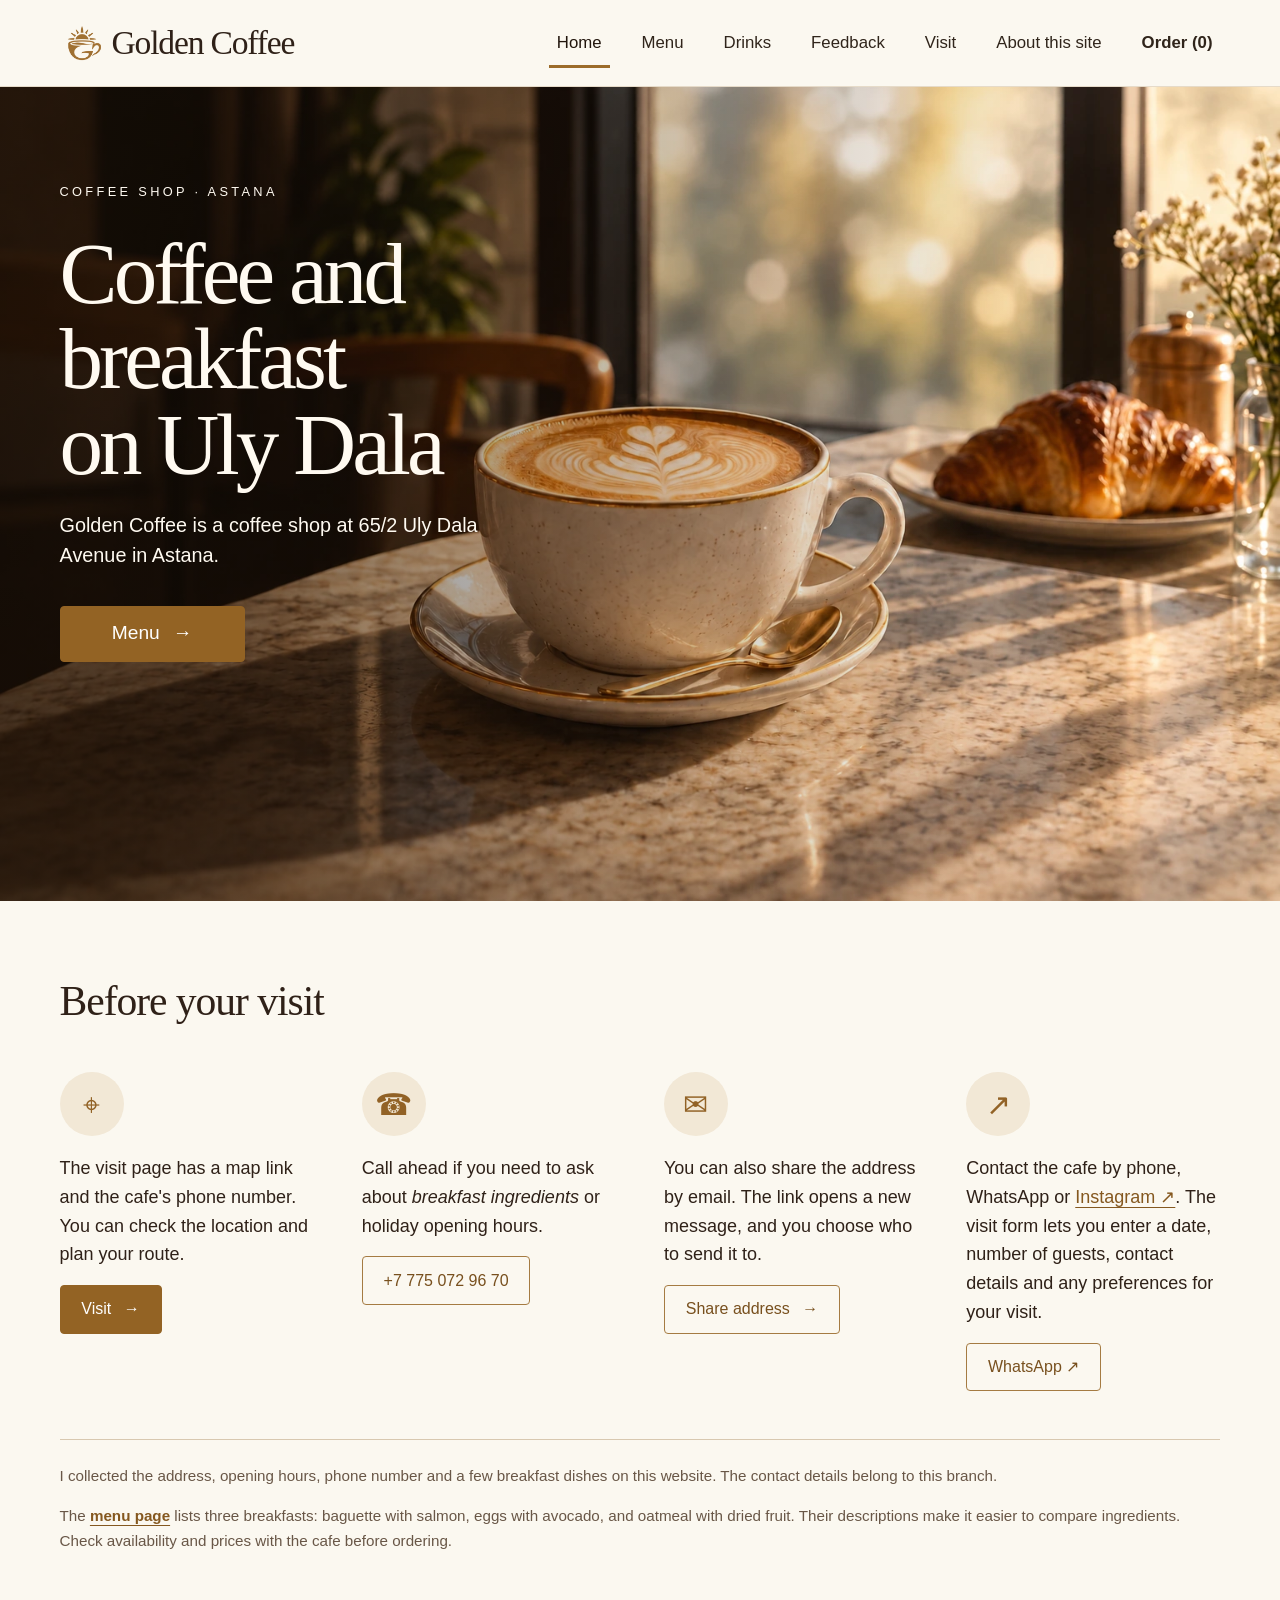
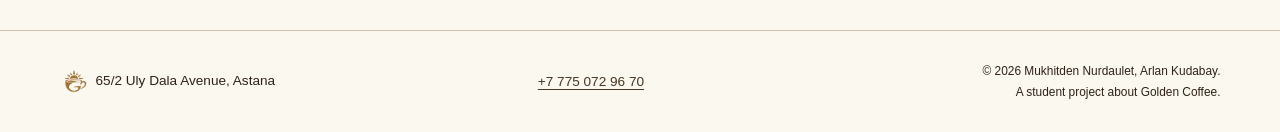
==== commit 98070641: "assik" ====
--- a/new/index.html
+++ b/new/index.html
@@ -10,8 +10,6 @@
     <!-- Bootstrap 5.3.8, served locally for this separate /new/ version. -->
     <link rel="stylesheet" href="vendor/bootstrap.min.css">
     <link rel="stylesheet" href="css/site.css">
-    <script src="js/ncalayer.js" defer></script>
-    <script src="js/auth.js" defer></script>
   </head>
   <body class="page-index">
     <div id="site">
@@ -116,5 +114,6 @@
       </footer>
     </div>
     <script src="vendor/bootstrap.bundle.min.js"></script>
+    <script src="js/main.js" defer></script>
   </body>
 </html>
--- a/new/css/site.css
+++ b/new/css/site.css
@@ -16,644 +16,106 @@
   --gc-gold: #9c6c2a;
   --gc-serif: Baskerville, Georgia, "Times New Roman", serif;
 }
-html {
-  scroll-behavior: auto;
-}
-body {
-  min-width: 320px;
-}
-a {
-  text-underline-offset: 0.24em;
-}
-/* a:focus-visible, */
-/* button:focus-visible, */
-/* input:focus-visible, */
-/* select:focus-visible, */
-textarea:focus-visible {
-  outline: 3px solid #885c23;
-  outline-offset: 4px;
-}
-.site-width {
-  max-width: 1536px;
-  padding-inline: clamp(1.125rem, 4.65vw, 4.5rem);
-}
-.site-header {
-  background: #fbf8f0;
-  border-bottom: 1px solid #e6dbc9;
-}
-.navbar-brand {
-  color: #2f2118;
-  font: 2.1rem/1 var(--gc-serif);
-  letter-spacing: -0.035em;
-}
-.navbar-brand img {
-  object-fit: contain;
-}
-.navbar-nav .nav-link {
-  color: #30251b;
-  font-size: 1.05rem;
-  padding-block: 0.55rem;
-}
-.navbar-nav .nav-link.active {
-  color: #21150c;
-  /* box-shadow: 0 3px var(--gc-gold); */
-}
-.navbar-toggler {
-  border-color: #c6b497;
-  padding: 0.6rem;
-}
-.skip-link {
-  z-index: 10;
-  padding: 0.75rem 1rem;
-  background: #fff;
-  color: #2f2118;
-}
-.page-section {
-  padding-block: clamp(3rem, 6vw, 6rem);
-}
-.page-title,
-.hero-title {
-  font-family: var(--gc-serif);
-  font-weight: 400;
-  line-height: 0.98;
-  letter-spacing: -0.045em;
-}
-.page-title {
-  font-size: clamp(3.3rem, 6.4vw, 6.75rem);
-  margin-bottom: 1.5rem;
-}
-.page-title-small {
-  font-size: clamp(3rem, 4.9vw, 4.65rem);
-}
-.section-heading {
-  font: 400 clamp(2rem, 3.25vw, 3.2rem)/1.12 var(--gc-serif);
-  letter-spacing: -0.025em;
-}
-.subheading {
-  font: 400 clamp(1.7rem, 2.1vw, 2.1rem)/1.2 var(--gc-serif);
-  margin-bottom: 1.25rem;
-}
-.gallery-heading {
-  font-size: 1.4rem;
-  line-height: 1.3;
-  font-weight: 500;
-}
-.gold-text {
-  color: #86571d;
-}
-.eyebrow {
-  font-size: 0.8rem;
-  letter-spacing: 0.26em;
-  text-transform: uppercase;
-  margin-bottom: 1.8rem;
-}
-.btn {
-  --bs-btn-border-radius: 0.25rem;
-  --bs-btn-padding-x: 1.3rem;
-  --bs-btn-padding-y: 0.7rem;
-  --bs-btn-font-size: 1rem;
-}
-.btn-primary {
-  --bs-btn-bg: #936324;
-  --bs-btn-border-color: #936324;
-  --bs-btn-hover-bg: #754b19;
-  --bs-btn-hover-border-color: #754b19;
-  --bs-btn-active-bg: #603e17;
-  --bs-btn-active-border-color: #603e17;
-}
-.btn-outline-primary {
-  --bs-btn-color: #78501e;
-  --bs-btn-border-color: #a57b42;
-  --bs-btn-hover-bg: #79501e;
-  --bs-btn-hover-border-color: #79501e;
-  --bs-btn-active-bg: #603e17;
-  --bs-btn-active-border-color: #603e17;
-}
-.btn-lg {
-  --bs-btn-padding-x: 1.75rem;
-  --bs-btn-padding-y: 0.8rem;
-  --bs-btn-font-size: 1.2rem;
-}
-.home-hero {
-  min-height: min(940px, calc(100svh - 86px));
-  padding-block: clamp(5rem, 7.4vw, 7rem);
-  display: flex;
-  align-items: flex-start;
-  color: #fffaf1;
-  background:
-    linear-gradient(
-      90deg,
-      rgba(22, 13, 5, 0.68),
-      rgba(22, 13, 5, 0.16) 58%,
-      transparent 85%
-    ),
-    url("../images/hero-coffee.webp") center/cover;
-}
-.hero-copy {
-  max-width: 590px;
-}
-.hero-title {
-  font-size: clamp(3.4rem, 6.8vw, 6.8rem);
-  margin-bottom: 1.5rem;
-}
-.hero-title span {
-  display: block;
-}
-.hero-description {
-  max-width: 450px;
-  font-size: clamp(1.1rem, 1.55vw, 1.45rem);
-  line-height: 1.5;
-  margin-bottom: 1.7rem;
-}
-.home-hero .btn {
-  min-width: 185px;
-}
-.contact-symbol {
-  display: inline-flex;
-  width: 64px;
-  height: 64px;
-  align-items: center;
-  justify-content: center;
-  border-radius: 50%;
-  background: #f2e8d6;
-  color: #926226;
-  font-size: 1.9rem;
-  margin-bottom: 1.1rem;
-}
-.source-note {
-  font-size: 0.95rem;
-  line-height: 1.6;
-  color: #695747;
-}
-.source-note p:last-child {
-  margin-bottom: 0;
-}
-.menu-opening {
-  padding-block: 2.5rem 3rem;
-}
-.menu-coffee {
-  min-height: 315px;
-  background: url("../images/hero-coffee.webp") 66% 48% / cover;
-  border-radius: 2px;
-}
-.section-links {
-  font-size: 1.18rem;
-  margin-bottom: 1.5rem;
-}
-.section-links a {
-  text-decoration: none;
-  border-bottom: 1px solid #bb965e;
-  padding-bottom: 0.4rem;
-}
-.dish-photo {
-  aspect-ratio: 448/306;
-  background-image: url("../images/breakfast-atlas.webp");
-  background-size: 342.857% auto;
-  background-repeat: no-repeat;
-  margin-bottom: 1.2rem;
-}
-.dish-photo-0 {
-  background-position: 3.86% 74.51%;
-}
-.dish-photo-1 {
-  background-position: 50.37% 74.51%;
-}
-.dish-photo-2 {
-  background-position: 96.32% 74.51%;
-}
-.dish-title {
-  font: 400 clamp(2rem, 3vw, 3rem)/1.08 var(--gc-serif);
-  letter-spacing: -0.025em;
-  margin-bottom: 0.8rem;
-}
-.menu-description {
-  font-size: 1.15rem;
-  line-height: 1.55;
-}
-.menu-table {
-  --bs-table-bg: transparent;
-  --bs-table-border-color: #cfb994;
-  --bs-table-color: #30251b;
-  font-size: 1.05rem;
-}
-.menu-table thead {
-  background: #f1e8d9;
-}
-.menu-table caption {
-  font-size: 1.1rem;
-  color: #554537;
-  padding-bottom: 1.25rem;
-}
-.menu-table th {
-  font-weight: 500;
-}
-.glossary dt {
-  font: 400 1.6rem/1.35 var(--gc-serif);
-}
-.glossary dd {
-  margin-bottom: 1rem;
-}
-.drinks-opening {
-  padding-block: 2.5rem 4rem;
-}
-.drinks-intro {
-  max-width: 920px;
-}
-.drinks-panorama {
-  aspect-ratio: 1536/330;
-  background: url("../images/drinks-atlas.webp") center 74.06%/100% auto
-    no-repeat;
-  margin-inline: calc(-1 * clamp(1.125rem, 4.65vw, 4.5rem));
-  margin-bottom: 1rem;
-}
-.drink-photo {
-  aspect-ratio: 512/331;
-  background: url("../images/drinks-atlas.webp") 0 74.17%/300% auto no-repeat;
-  margin-bottom: 1.25rem;
-}
-.drink-photo-1 {
-  background-position-x: 50%;
-}
-.drink-photo-2 {
-  background-position-x: 100%;
-}
-.gallery-coffee {
-  width: 100%;
-  max-height: 670px;
-  object-fit: cover;
-  border-radius: 3px;
-}
-.atmosphere-photo {
-  width: 100%;
-  height: 410px;
-  object-fit: cover;
-  border-radius: 2px;
-}
-.review-quote {
-  border-left: 2px solid #b18a4c;
-  padding-left: 1.2rem;
-}
-.review-quote blockquote {
-  font-size: 1.2rem;
-  line-height: 1.6;
-}
-.rating {
-  font: 400 2.2rem/1.2 var(--gc-serif);
-  margin-top: 1.5rem;
-}
-.steps-list {
-  padding-left: 1.6rem;
-}
-.steps-list > li {
-  padding-left: 0.35rem;
-  margin-bottom: 0.85rem;
-}
-.steps-list > li::marker {
-  color: #85591f;
-  font-weight: 600;
-}
-.form-heading {
-  font-size: clamp(2rem, 3.4vw, 3rem);
-  line-height: 1.2;
-  font-weight: 500;
-}
-.form-note {
-  border: 1px solid #deccb0;
-  border-radius: 0.4rem;
-  background: #f5eddf;
-  font-size: 1rem;
-}
-.form-section {
-  min-width: 0;
-  border: 1px solid #ddcfb9;
-  border-radius: 0.45rem;
-  background: #fffdf8;
-}
-.form-section legend {
-  color: #81551d;
-}
-.form-label,
-.form-check-label {
-  font-size: 1rem;
-}
-.form-control,
-.form-select {
-  min-height: 48px;
-  border-color: #a7957e;
-  background-color: #fffdf8;
-  font-size: 1rem;
-}
-.form-control:focus,
-.form-select:focus {
-  border-color: #966528;
-  box-shadow: 0 0 0 0.2rem rgb(156 108 42 / 18%);
-}
-.form-check-input {
-  border-color: #8c775b;
-}
-.form-check-input:checked {
-  background-color: #8a5b20;
-  border-color: #8a5b20;
-}
-.visit-opening {
-  padding-block: 3rem 4rem;
-}
-.location-address {
-  font-size: 1.3rem;
-  margin-bottom: 1rem;
-}
-.visit-photo {
-  width: 100%;
-  height: 760px;
-  object-fit: cover;
-  border-radius: 2px;
-}
-.cafe-quote {
-  font: italic 1.5rem/1.4 var(--gc-serif);
-  color: #85581f;
-  margin-bottom: 0.5rem;
-}
-.code-sample {
-  padding: 1.25rem;
-  border-radius: 0.3rem;
-  background: #382719;
-  color: #fff5df;
-  font-size: 0.9rem;
-  white-space: pre-wrap;
-  overflow-wrap: anywhere;
-}
-.site-footer {
-  padding-block: 1.8rem;
-  font-size: 0.85rem;
-  border-top: 1px solid #cfbfa8;
-}
-.site-footer a {
-  color: #483524;
-}
+html { scroll-behavior: auto; }
+body { min-width: 320px; }
+a { text-underline-offset: .24em; }
+a:focus-visible, button:focus-visible, input:focus-visible, select:focus-visible, textarea:focus-visible { outline: 3px solid #885c23; outline-offset: 4px; }
+.site-width { max-width: 1536px; padding-inline: clamp(1.125rem, 4.65vw, 4.5rem); }
+.site-header { background: #fbf8f0; border-bottom: 1px solid #e6dbc9; }
+.navbar-brand { color: #2f2118; font: 2.1rem/1 var(--gc-serif); letter-spacing: -.035em; }
+.navbar-brand img { object-fit: contain; }
+.navbar-nav .nav-link { color: #30251b; font-size: 1.05rem; padding-block: .55rem; }
+.navbar-nav .nav-link.active { color: #21150c; box-shadow: 0 3px var(--gc-gold); }
+.navbar-toggler { border-color: #c6b497; padding: .6rem; }
+.skip-link { z-index: 10; padding: .75rem 1rem; background: #fff; color: #2f2118; }
+.page-section { padding-block: clamp(3rem, 6vw, 6rem); }
+.page-title, .hero-title { font-family: var(--gc-serif); font-weight: 400; line-height: .98; letter-spacing: -.045em; }
+.page-title { font-size: clamp(3.3rem, 6.4vw, 6.75rem); margin-bottom: 1.5rem; }
+.page-title-small { font-size: clamp(3rem, 4.9vw, 4.65rem); }
+.section-heading { font: 400 clamp(2rem, 3.25vw, 3.2rem)/1.12 var(--gc-serif); letter-spacing: -.025em; }
+.subheading { font: 400 clamp(1.7rem, 2.1vw, 2.1rem)/1.2 var(--gc-serif); margin-bottom: 1.25rem; }
+.gallery-heading { font-size: 1.4rem; line-height: 1.3; font-weight: 500; }
+.gold-text { color: #86571d; }
+.eyebrow { font-size: .8rem; letter-spacing: .26em; text-transform: uppercase; margin-bottom: 1.8rem; }
+.btn { --bs-btn-border-radius: .25rem; --bs-btn-padding-x: 1.3rem; --bs-btn-padding-y: .7rem; --bs-btn-font-size: 1rem; }
+.btn-primary { --bs-btn-bg: #936324; --bs-btn-border-color: #936324; --bs-btn-hover-bg: #754b19; --bs-btn-hover-border-color: #754b19; --bs-btn-active-bg: #603e17; --bs-btn-active-border-color: #603e17; }
+.btn-outline-primary { --bs-btn-color: #78501e; --bs-btn-border-color: #a57b42; --bs-btn-hover-bg: #79501e; --bs-btn-hover-border-color: #79501e; --bs-btn-active-bg: #603e17; --bs-btn-active-border-color: #603e17; }
+.btn-lg { --bs-btn-padding-x: 1.75rem; --bs-btn-padding-y: .8rem; --bs-btn-font-size: 1.2rem; }
+.home-hero { min-height: min(940px, calc(100svh - 86px)); padding-block: clamp(5rem, 7.4vw, 7rem); display: flex; align-items: flex-start; color: #fffaf1; background: linear-gradient(90deg, rgba(22,13,5,.68), rgba(22,13,5,.16) 58%, transparent 85%), url('../images/hero-coffee.webp') center/cover; }
+.hero-copy { max-width: 590px; }
+.hero-title { font-size: clamp(3.4rem, 6.8vw, 6.8rem); margin-bottom: 1.5rem; }
+.hero-title span { display: block; }
+.hero-description { max-width: 450px; font-size: clamp(1.1rem, 1.55vw, 1.45rem); line-height: 1.5; margin-bottom: 1.7rem; }
+.home-hero .btn { min-width: 185px; }
+.contact-symbol { display: inline-flex; width: 64px; height: 64px; align-items: center; justify-content: center; border-radius: 50%; background: #f2e8d6; color: #926226; font-size: 1.9rem; margin-bottom: 1.1rem; }
+.source-note { font-size: .95rem; line-height: 1.6; color: #695747; }
+.source-note p:last-child { margin-bottom: 0; }
+.menu-opening { padding-block: 2.5rem 3rem; }
+.menu-coffee { min-height: 315px; background: url('../images/hero-coffee.webp') 66% 48%/cover; border-radius: 2px; }
+.section-links { font-size: 1.18rem; margin-bottom: 1.5rem; }
+.section-links a { text-decoration: none; border-bottom: 1px solid #bb965e; padding-bottom: .4rem; }
+.dish-photo { aspect-ratio: 448/306; background-image: url('../images/breakfast-atlas.webp'); background-size: 342.857% auto; background-repeat: no-repeat; margin-bottom: 1.2rem; }
+.dish-photo-0 { background-position: 3.86% 74.51%; }
+.dish-photo-1 { background-position: 50.37% 74.51%; }
+.dish-photo-2 { background-position: 96.32% 74.51%; }
+.dish-title { font: 400 clamp(2rem, 3vw, 3rem)/1.08 var(--gc-serif); letter-spacing: -.025em; margin-bottom: .8rem; }
+.menu-description { font-size: 1.15rem; line-height: 1.55; }
+.menu-table { --bs-table-bg: transparent; --bs-table-border-color: #cfb994; --bs-table-color: #30251b; font-size: 1.05rem; }
+.menu-table thead { background: #f1e8d9; }
+.menu-table caption { font-size: 1.1rem; color: #554537; padding-bottom: 1.25rem; }
+.menu-table th { font-weight: 500; }
+.glossary dt { font: 400 1.6rem/1.35 var(--gc-serif); }
+.glossary dd { margin-bottom: 1rem; }
+.drinks-opening { padding-block: 2.5rem 4rem; }
+.drinks-intro { max-width: 920px; }
+.drinks-panorama { aspect-ratio: 1536/330; background: url('../images/drinks-atlas.webp') center 74.06%/100% auto no-repeat; margin-inline: calc(-1 * clamp(1.125rem, 4.65vw, 4.5rem)); margin-bottom: 1rem; }
+.drink-photo { aspect-ratio: 512/331; background: url('../images/drinks-atlas.webp') 0 74.17%/300% auto no-repeat; margin-bottom: 1.25rem; }
+.drink-photo-1 { background-position-x: 50%; }
+.drink-photo-2 { background-position-x: 100%; }
+.gallery-coffee { width: 100%; max-height: 670px; object-fit: cover; border-radius: 3px; }
+.atmosphere-photo { width: 100%; height: 410px; object-fit: cover; border-radius: 2px; }
+.review-quote { border-left: 2px solid #b18a4c; padding-left: 1.2rem; }
+.review-quote blockquote { font-size: 1.2rem; line-height: 1.6; }
+.rating { font: 400 2.2rem/1.2 var(--gc-serif); margin-top: 1.5rem; }
+.steps-list { padding-left: 1.6rem; }
+.steps-list > li { padding-left: .35rem; margin-bottom: .85rem; }
+.steps-list > li::marker { color: #85591f; font-weight: 600; }
+.form-heading { font-size: clamp(2rem, 3.4vw, 3rem); line-height: 1.2; font-weight: 500; }
+.form-note { border: 1px solid #deccb0; border-radius: .4rem; background: #f5eddf; font-size: 1rem; }
+.form-section { min-width: 0; border: 1px solid #ddcfb9; border-radius: .45rem; background: #fffdf8; }
+.form-section legend { color: #81551d; }
+.form-label, .form-check-label { font-size: 1rem; }
+.form-control, .form-select { min-height: 48px; border-color: #a7957e; background-color: #fffdf8; font-size: 1rem; }
+.form-control:focus, .form-select:focus { border-color: #966528; box-shadow: 0 0 0 .2rem rgb(156 108 42 / 18%); }
+.form-check-input { border-color: #8c775b; }
+.form-check-input:checked { background-color: #8a5b20; border-color: #8a5b20; }
+.visit-opening { padding-block: 3rem 4rem; }
+.location-address { font-size: 1.3rem; margin-bottom: 1rem; }
+.visit-photo { width: 100%; height: 760px; object-fit: cover; border-radius: 2px; }
+.cafe-quote { font: italic 1.5rem/1.4 var(--gc-serif); color: #85581f; margin-bottom: .5rem; }
+.code-sample { padding: 1.25rem; border-radius: .3rem; background: #382719; color: #fff5df; font-size: .9rem; white-space: pre-wrap; overflow-wrap: anywhere; }
+.site-footer { padding-block: 1.8rem; font-size: .85rem; border-top: 1px solid #cfbfa8; }
+.site-footer a { color: #483524; }
 @media (max-width: 991.98px) {
-  .site-header {
-    padding-block: 0.8rem;
-  }
-  .navbar-brand {
-    font-size: 1.8rem;
-  }
-  .navbar-brand img {
-    width: 36px;
-    height: 36px;
-  }
-  .navbar-nav .nav-link.active {
-    box-shadow: none;
-    color: #805118;
-    font-weight: 600;
-  }
-  .visit-photo {
-    max-height: 520px;
-  }
-  .atmosphere-photo {
-    height: 350px;
-  }
+  .site-header { padding-block: .8rem; }
+  .navbar-brand { font-size: 1.8rem; }
+  .navbar-brand img { width: 36px; height: 36px; }
+  .navbar-nav .nav-link.active { box-shadow: none; color: #805118; font-weight: 600; }
+  .visit-photo { max-height: 520px; }
+  .atmosphere-photo { height: 350px; }
 }
 @media (max-width: 575.98px) {
-  :root {
-    --bs-body-font-size: 1.05rem;
-  }
-  .home-hero {
-    min-height: 850px;
-    align-items: flex-start;
-    padding-block: 4rem 23rem;
-    background-image:
-      linear-gradient(
-        180deg,
-        rgba(22, 13, 5, 0.63),
-        rgba(22, 13, 5, 0.24) 48%,
-        rgba(22, 13, 5, 0.05)
-      ),
-      url("../images/hero-coffee.webp");
-    background-position: 52% center;
-  }
-  .hero-title {
-    font-size: 3.25rem;
-  }
-  .hero-description {
-    font-size: 1.1rem;
-  }
-  .page-title {
-    font-size: 3.15rem;
-  }
-  .page-section {
-    padding-block: 3rem;
-  }
-  .menu-table {
-    font-size: 0.85rem;
-  }
-  .menu-table caption {
-    font-size: 1rem;
-  }
-  .dish-title {
-    font-size: 2.25rem;
-  }
-  .menu-description {
-    font-size: 1.05rem;
-  }
-  .atmosphere-photo {
-    height: 300px;
-  }
-  .visit-photo {
-    max-height: 420px;
-  }
+  :root { --bs-body-font-size: 1.05rem; }
+  .home-hero { min-height: 850px; align-items: flex-start; padding-block: 4rem 23rem; background-image: linear-gradient(180deg, rgba(22,13,5,.63), rgba(22,13,5,.24) 48%, rgba(22,13,5,.05)), url('../images/hero-coffee.webp'); background-position: 52% center; }
+  .hero-title { font-size: 3.25rem; }
+  .hero-description { font-size: 1.1rem; }
+  .page-title { font-size: 3.15rem; }
+  .page-section { padding-block: 3rem; }
+  .menu-table { font-size: .85rem; }
+  .menu-table caption { font-size: 1rem; }
+  .dish-title { font-size: 2.25rem; }
+  .menu-description { font-size: 1.05rem; }
+  .atmosphere-photo { height: 300px; }
+  .visit-photo { max-height: 420px; }
 }
-@media (prefers-reduced-motion: reduce) {
-  html {
-    scroll-behavior: auto;
-  }
-}
-
-/* Shared demo sign-in, implemented with native dialog and plain JavaScript. */
-.navbar-nav.auth-navigation {
-  column-gap: 0.75rem !important;
-}
-.auth-controls {
-  display: flex;
-  align-items: center;
-  gap: 0.65rem;
-}
-.auth-controls [hidden],
-.auth-dialog [hidden] {
-  display: none !important;
-}
-.auth-button {
-  padding: 0.4rem 0.75rem;
-  border: 1px solid #a57b42;
-  border-radius: 0.25rem;
-  color: #78501e;
-  background: transparent;
-  font: inherit;
-  font-size: 0.95rem;
-  white-space: nowrap;
-}
-.auth-button:hover {
-  background: #f3e9d7;
-}
-.auth-user {
-  max-width: 8rem;
-  overflow: hidden;
-  text-overflow: ellipsis;
-  white-space: nowrap;
-  color: #483524;
-  font-size: 0.95rem;
-}
-.auth-user::before {
-  content: "";
-  display: inline-block;
-  width: 0.45rem;
-  height: 0.45rem;
-  margin-right: 0.4rem;
-  border-radius: 50%;
-  background: #527247;
-}
-.auth-dialog {
-  position: fixed;
-  inset: 0;
-  width: min(440px, calc(100% - 2rem));
-  max-height: calc(100dvh - 2rem);
-  margin: auto;
-  padding: 2rem;
-  border: 1px solid #d8c8b0;
-  border-radius: 0.6rem;
-  background: #fffdf8;
-  color: #2f2118;
-  overflow-y: auto;
-}
-.auth-dialog::backdrop {
-  background: rgb(29 19 12 / 55%);
-}
-.auth-close {
-  position: absolute;
-  top: 0.6rem;
-  right: 0.75rem;
-  width: 2.5rem;
-  height: 2.5rem;
-  border: 0;
-  border-radius: 0.25rem;
-  background: transparent;
-  color: #6c5948;
-  font-size: 1.7rem;
-  line-height: 1;
-}
-.auth-close:hover {
-  background: #f3e9d7;
-}
-.auth-eyebrow {
-  margin: 0 0 0.75rem;
-  color: #85581f;
-  font-size: 0.75rem;
-  letter-spacing: 0.18em;
-  text-transform: uppercase;
-}
-.auth-dialog h2 {
-  margin: 0 0 0.75rem;
-  font: 400 2.5rem/1.1 var(--gc-serif);
-}
-.auth-note {
-  margin-bottom: 1.5rem;
-  color: #6c5948;
-  font-size: 1rem;
-}
-.auth-form {
-  display: grid;
-  gap: 0.6rem;
-  font-size: 1rem;
-}
-.auth-form label {
-  font-weight: 500;
-}
-.auth-form input {
-  width: 100%;
-  min-width: 0;
-  margin-bottom: 0.5rem;
-  padding: 0.65rem 0.75rem;
-  border: 1px solid #a7957e;
-  border-radius: 0.25rem;
-  background: #fffdf8;
-  color: #2f2118;
-  font: inherit;
-}
-.auth-submit {
-  min-height: 46px;
-  margin-top: 0.25rem;
-  padding: 0.65rem 1rem;
-  border: 1px solid #936324;
-  border-radius: 0.25rem;
-  background: #936324;
-  color: #fff;
-  font: inherit;
-}
-.auth-submit:hover {
-  background: #754b19;
-}
-.auth-dialog button:disabled,
-.auth-dialog input:disabled {
-  opacity: 0.65;
-  cursor: wait;
-}
-.auth-error {
-  margin: 0;
-  color: #9e3026;
-  font-size: 0.9rem;
-  line-height: 1.5;
-}
-.auth-demo {
-  margin-top: 1.5rem;
-  padding-top: 1rem;
-  border-top: 1px solid #deccb0;
-  color: #6c5948;
-  font-size: 0.85rem;
-}
-.auth-demo p {
-  margin-bottom: 0.5rem;
-  overflow-wrap: anywhere;
-}
-.auth-demo-fill {
-  padding: 0.25rem 0;
-  border: 0;
-  background: transparent;
-  color: #78501e;
-  font: inherit;
-  text-decoration: underline;
-  text-underline-offset: 0.2em;
-}
-.auth-eds-button {
-  width: 100%;
-  min-height: 46px;
-  padding: 0.65rem 1rem;
-  border: 1px solid #936324;
-  border-radius: 0.25rem;
-  background: #fffdf8;
-  color: #78501e;
-  font: inherit;
-  font-weight: 500;
-}
-.auth-eds-button:hover {
-  background: #f3e9d7;
-}
-@media (min-width: 992px) and (max-width: 1199.98px) {
-  .navbar-nav.auth-navigation {
-    column-gap: 0.4rem !important;
-  }
-  .auth-navigation .nav-link {
-    font-size: 0.95rem;
-    padding-inline: 0.3rem;
-  }
-}
-@media (max-width: 991.98px) {
-  .auth-controls {
-    margin-top: 0.75rem;
-    padding-top: 1rem;
-    border-top: 1px solid #d8c8b0;
-  }
-}
-@media (max-width: 575.98px) {
-  .auth-dialog {
-    padding: 1.5rem;
-  }
-}
+@media (prefers-reduced-motion: reduce) { html { scroll-behavior: auto; } }
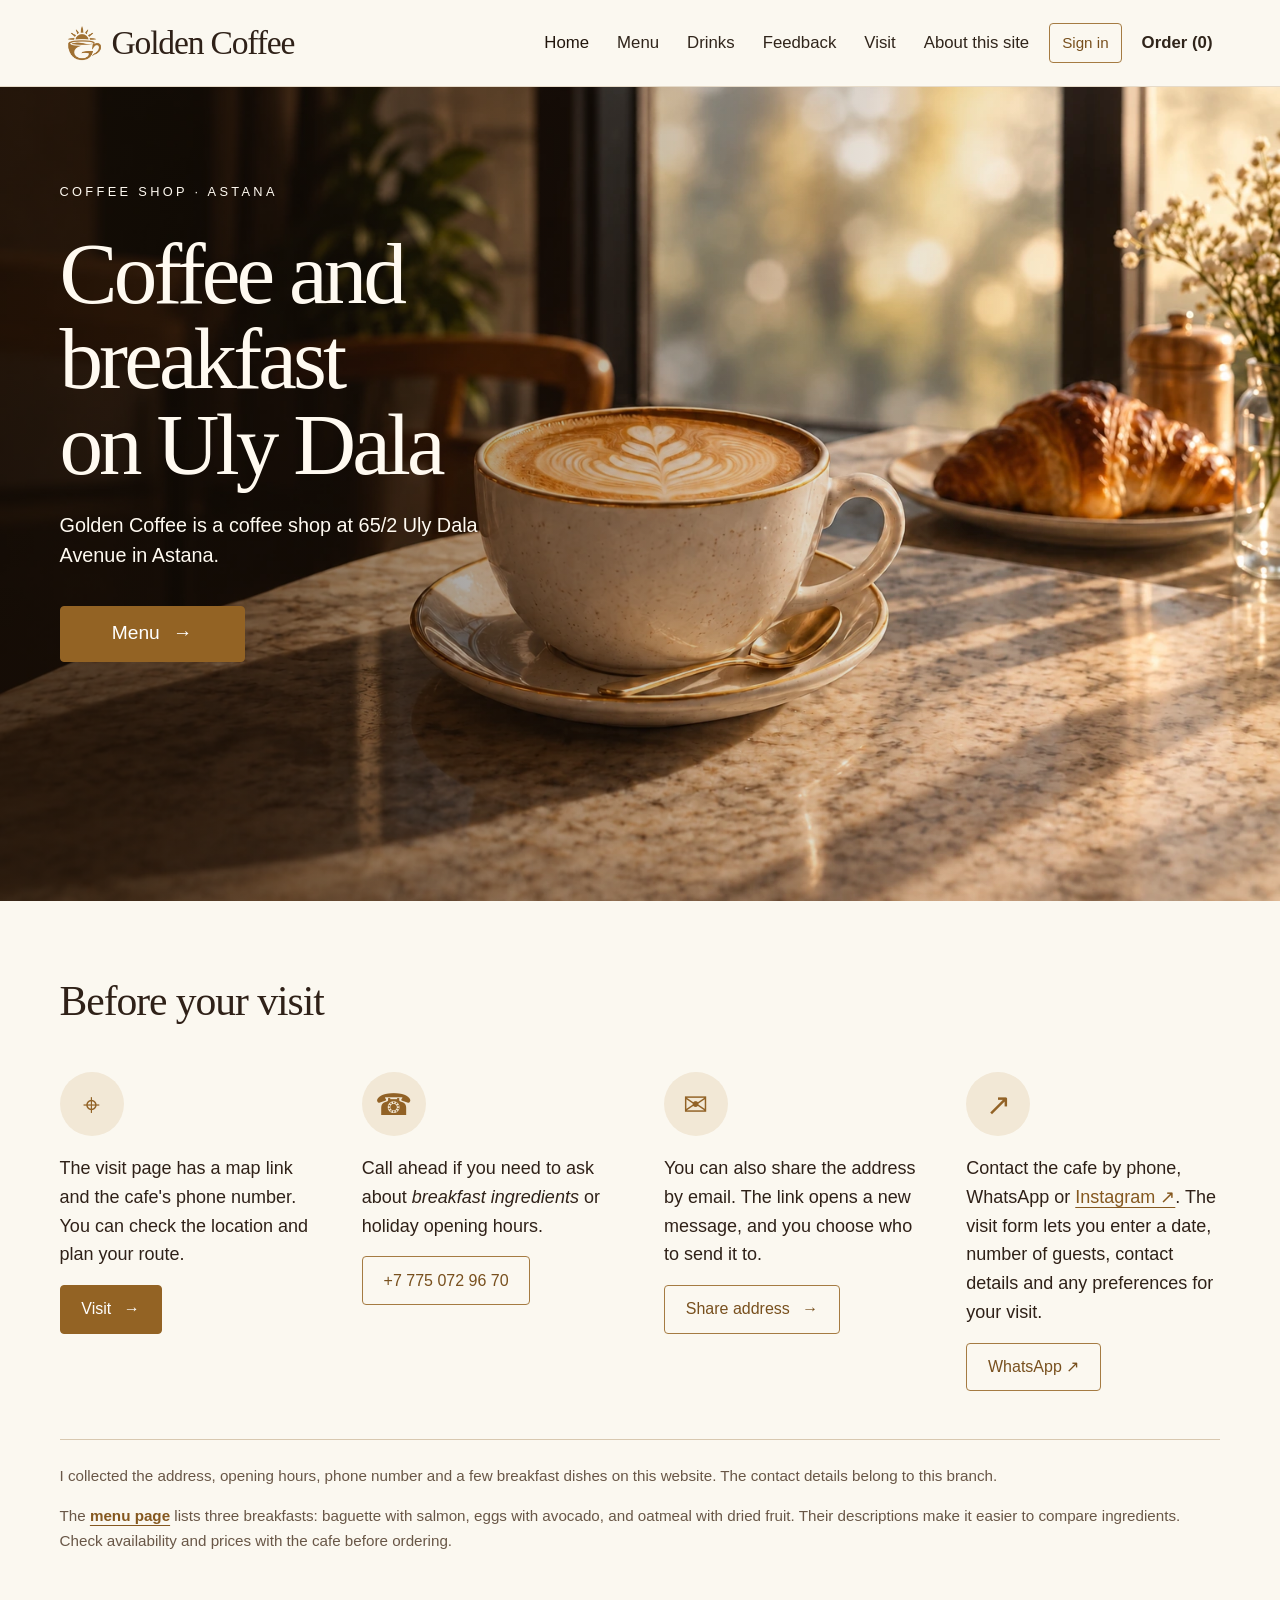
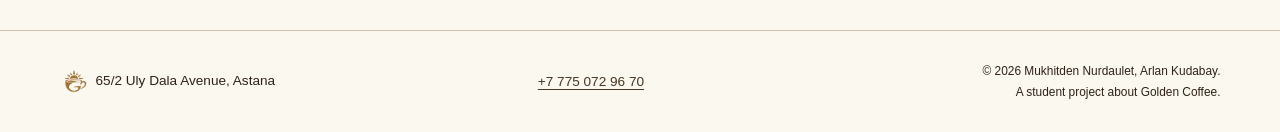
==== commit 9acc9cf3: "Merge origin/main and preserve local assignment updates" ====
--- a/new/index.html
+++ b/new/index.html
@@ -10,6 +10,9 @@
     <!-- Bootstrap 5.3.8, served locally for this separate /new/ version. -->
     <link rel="stylesheet" href="vendor/bootstrap.min.css">
     <link rel="stylesheet" href="css/site.css">
+    <script src="js/ncalayer.js" defer></script>
+    <script src="js/auth.js" defer></script>
+
   </head>
   <body class="page-index">
     <div id="site">
--- a/new/css/site.css
+++ b/new/css/site.css
@@ -16,106 +16,644 @@
   --gc-gold: #9c6c2a;
   --gc-serif: Baskerville, Georgia, "Times New Roman", serif;
 }
-html { scroll-behavior: auto; }
-body { min-width: 320px; }
-a { text-underline-offset: .24em; }
-a:focus-visible, button:focus-visible, input:focus-visible, select:focus-visible, textarea:focus-visible { outline: 3px solid #885c23; outline-offset: 4px; }
-.site-width { max-width: 1536px; padding-inline: clamp(1.125rem, 4.65vw, 4.5rem); }
-.site-header { background: #fbf8f0; border-bottom: 1px solid #e6dbc9; }
-.navbar-brand { color: #2f2118; font: 2.1rem/1 var(--gc-serif); letter-spacing: -.035em; }
-.navbar-brand img { object-fit: contain; }
-.navbar-nav .nav-link { color: #30251b; font-size: 1.05rem; padding-block: .55rem; }
-.navbar-nav .nav-link.active { color: #21150c; box-shadow: 0 3px var(--gc-gold); }
-.navbar-toggler { border-color: #c6b497; padding: .6rem; }
-.skip-link { z-index: 10; padding: .75rem 1rem; background: #fff; color: #2f2118; }
-.page-section { padding-block: clamp(3rem, 6vw, 6rem); }
-.page-title, .hero-title { font-family: var(--gc-serif); font-weight: 400; line-height: .98; letter-spacing: -.045em; }
-.page-title { font-size: clamp(3.3rem, 6.4vw, 6.75rem); margin-bottom: 1.5rem; }
-.page-title-small { font-size: clamp(3rem, 4.9vw, 4.65rem); }
-.section-heading { font: 400 clamp(2rem, 3.25vw, 3.2rem)/1.12 var(--gc-serif); letter-spacing: -.025em; }
-.subheading { font: 400 clamp(1.7rem, 2.1vw, 2.1rem)/1.2 var(--gc-serif); margin-bottom: 1.25rem; }
-.gallery-heading { font-size: 1.4rem; line-height: 1.3; font-weight: 500; }
-.gold-text { color: #86571d; }
-.eyebrow { font-size: .8rem; letter-spacing: .26em; text-transform: uppercase; margin-bottom: 1.8rem; }
-.btn { --bs-btn-border-radius: .25rem; --bs-btn-padding-x: 1.3rem; --bs-btn-padding-y: .7rem; --bs-btn-font-size: 1rem; }
-.btn-primary { --bs-btn-bg: #936324; --bs-btn-border-color: #936324; --bs-btn-hover-bg: #754b19; --bs-btn-hover-border-color: #754b19; --bs-btn-active-bg: #603e17; --bs-btn-active-border-color: #603e17; }
-.btn-outline-primary { --bs-btn-color: #78501e; --bs-btn-border-color: #a57b42; --bs-btn-hover-bg: #79501e; --bs-btn-hover-border-color: #79501e; --bs-btn-active-bg: #603e17; --bs-btn-active-border-color: #603e17; }
-.btn-lg { --bs-btn-padding-x: 1.75rem; --bs-btn-padding-y: .8rem; --bs-btn-font-size: 1.2rem; }
-.home-hero { min-height: min(940px, calc(100svh - 86px)); padding-block: clamp(5rem, 7.4vw, 7rem); display: flex; align-items: flex-start; color: #fffaf1; background: linear-gradient(90deg, rgba(22,13,5,.68), rgba(22,13,5,.16) 58%, transparent 85%), url('../images/hero-coffee.webp') center/cover; }
-.hero-copy { max-width: 590px; }
-.hero-title { font-size: clamp(3.4rem, 6.8vw, 6.8rem); margin-bottom: 1.5rem; }
-.hero-title span { display: block; }
-.hero-description { max-width: 450px; font-size: clamp(1.1rem, 1.55vw, 1.45rem); line-height: 1.5; margin-bottom: 1.7rem; }
-.home-hero .btn { min-width: 185px; }
-.contact-symbol { display: inline-flex; width: 64px; height: 64px; align-items: center; justify-content: center; border-radius: 50%; background: #f2e8d6; color: #926226; font-size: 1.9rem; margin-bottom: 1.1rem; }
-.source-note { font-size: .95rem; line-height: 1.6; color: #695747; }
-.source-note p:last-child { margin-bottom: 0; }
-.menu-opening { padding-block: 2.5rem 3rem; }
-.menu-coffee { min-height: 315px; background: url('../images/hero-coffee.webp') 66% 48%/cover; border-radius: 2px; }
-.section-links { font-size: 1.18rem; margin-bottom: 1.5rem; }
-.section-links a { text-decoration: none; border-bottom: 1px solid #bb965e; padding-bottom: .4rem; }
-.dish-photo { aspect-ratio: 448/306; background-image: url('../images/breakfast-atlas.webp'); background-size: 342.857% auto; background-repeat: no-repeat; margin-bottom: 1.2rem; }
-.dish-photo-0 { background-position: 3.86% 74.51%; }
-.dish-photo-1 { background-position: 50.37% 74.51%; }
-.dish-photo-2 { background-position: 96.32% 74.51%; }
-.dish-title { font: 400 clamp(2rem, 3vw, 3rem)/1.08 var(--gc-serif); letter-spacing: -.025em; margin-bottom: .8rem; }
-.menu-description { font-size: 1.15rem; line-height: 1.55; }
-.menu-table { --bs-table-bg: transparent; --bs-table-border-color: #cfb994; --bs-table-color: #30251b; font-size: 1.05rem; }
-.menu-table thead { background: #f1e8d9; }
-.menu-table caption { font-size: 1.1rem; color: #554537; padding-bottom: 1.25rem; }
-.menu-table th { font-weight: 500; }
-.glossary dt { font: 400 1.6rem/1.35 var(--gc-serif); }
-.glossary dd { margin-bottom: 1rem; }
-.drinks-opening { padding-block: 2.5rem 4rem; }
-.drinks-intro { max-width: 920px; }
-.drinks-panorama { aspect-ratio: 1536/330; background: url('../images/drinks-atlas.webp') center 74.06%/100% auto no-repeat; margin-inline: calc(-1 * clamp(1.125rem, 4.65vw, 4.5rem)); margin-bottom: 1rem; }
-.drink-photo { aspect-ratio: 512/331; background: url('../images/drinks-atlas.webp') 0 74.17%/300% auto no-repeat; margin-bottom: 1.25rem; }
-.drink-photo-1 { background-position-x: 50%; }
-.drink-photo-2 { background-position-x: 100%; }
-.gallery-coffee { width: 100%; max-height: 670px; object-fit: cover; border-radius: 3px; }
-.atmosphere-photo { width: 100%; height: 410px; object-fit: cover; border-radius: 2px; }
-.review-quote { border-left: 2px solid #b18a4c; padding-left: 1.2rem; }
-.review-quote blockquote { font-size: 1.2rem; line-height: 1.6; }
-.rating { font: 400 2.2rem/1.2 var(--gc-serif); margin-top: 1.5rem; }
-.steps-list { padding-left: 1.6rem; }
-.steps-list > li { padding-left: .35rem; margin-bottom: .85rem; }
-.steps-list > li::marker { color: #85591f; font-weight: 600; }
-.form-heading { font-size: clamp(2rem, 3.4vw, 3rem); line-height: 1.2; font-weight: 500; }
-.form-note { border: 1px solid #deccb0; border-radius: .4rem; background: #f5eddf; font-size: 1rem; }
-.form-section { min-width: 0; border: 1px solid #ddcfb9; border-radius: .45rem; background: #fffdf8; }
-.form-section legend { color: #81551d; }
-.form-label, .form-check-label { font-size: 1rem; }
-.form-control, .form-select { min-height: 48px; border-color: #a7957e; background-color: #fffdf8; font-size: 1rem; }
-.form-control:focus, .form-select:focus { border-color: #966528; box-shadow: 0 0 0 .2rem rgb(156 108 42 / 18%); }
-.form-check-input { border-color: #8c775b; }
-.form-check-input:checked { background-color: #8a5b20; border-color: #8a5b20; }
-.visit-opening { padding-block: 3rem 4rem; }
-.location-address { font-size: 1.3rem; margin-bottom: 1rem; }
-.visit-photo { width: 100%; height: 760px; object-fit: cover; border-radius: 2px; }
-.cafe-quote { font: italic 1.5rem/1.4 var(--gc-serif); color: #85581f; margin-bottom: .5rem; }
-.code-sample { padding: 1.25rem; border-radius: .3rem; background: #382719; color: #fff5df; font-size: .9rem; white-space: pre-wrap; overflow-wrap: anywhere; }
-.site-footer { padding-block: 1.8rem; font-size: .85rem; border-top: 1px solid #cfbfa8; }
-.site-footer a { color: #483524; }
+html {
+  scroll-behavior: auto;
+}
+body {
+  min-width: 320px;
+}
+a {
+  text-underline-offset: 0.24em;
+}
+/* a:focus-visible, */
+/* button:focus-visible, */
+/* input:focus-visible, */
+/* select:focus-visible, */
+textarea:focus-visible {
+  outline: 3px solid #885c23;
+  outline-offset: 4px;
+}
+.site-width {
+  max-width: 1536px;
+  padding-inline: clamp(1.125rem, 4.65vw, 4.5rem);
+}
+.site-header {
+  background: #fbf8f0;
+  border-bottom: 1px solid #e6dbc9;
+}
+.navbar-brand {
+  color: #2f2118;
+  font: 2.1rem/1 var(--gc-serif);
+  letter-spacing: -0.035em;
+}
+.navbar-brand img {
+  object-fit: contain;
+}
+.navbar-nav .nav-link {
+  color: #30251b;
+  font-size: 1.05rem;
+  padding-block: 0.55rem;
+}
+.navbar-nav .nav-link.active {
+  color: #21150c;
+  /* box-shadow: 0 3px var(--gc-gold); */
+}
+.navbar-toggler {
+  border-color: #c6b497;
+  padding: 0.6rem;
+}
+.skip-link {
+  z-index: 10;
+  padding: 0.75rem 1rem;
+  background: #fff;
+  color: #2f2118;
+}
+.page-section {
+  padding-block: clamp(3rem, 6vw, 6rem);
+}
+.page-title,
+.hero-title {
+  font-family: var(--gc-serif);
+  font-weight: 400;
+  line-height: 0.98;
+  letter-spacing: -0.045em;
+}
+.page-title {
+  font-size: clamp(3.3rem, 6.4vw, 6.75rem);
+  margin-bottom: 1.5rem;
+}
+.page-title-small {
+  font-size: clamp(3rem, 4.9vw, 4.65rem);
+}
+.section-heading {
+  font: 400 clamp(2rem, 3.25vw, 3.2rem)/1.12 var(--gc-serif);
+  letter-spacing: -0.025em;
+}
+.subheading {
+  font: 400 clamp(1.7rem, 2.1vw, 2.1rem)/1.2 var(--gc-serif);
+  margin-bottom: 1.25rem;
+}
+.gallery-heading {
+  font-size: 1.4rem;
+  line-height: 1.3;
+  font-weight: 500;
+}
+.gold-text {
+  color: #86571d;
+}
+.eyebrow {
+  font-size: 0.8rem;
+  letter-spacing: 0.26em;
+  text-transform: uppercase;
+  margin-bottom: 1.8rem;
+}
+.btn {
+  --bs-btn-border-radius: 0.25rem;
+  --bs-btn-padding-x: 1.3rem;
+  --bs-btn-padding-y: 0.7rem;
+  --bs-btn-font-size: 1rem;
+}
+.btn-primary {
+  --bs-btn-bg: #936324;
+  --bs-btn-border-color: #936324;
+  --bs-btn-hover-bg: #754b19;
+  --bs-btn-hover-border-color: #754b19;
+  --bs-btn-active-bg: #603e17;
+  --bs-btn-active-border-color: #603e17;
+}
+.btn-outline-primary {
+  --bs-btn-color: #78501e;
+  --bs-btn-border-color: #a57b42;
+  --bs-btn-hover-bg: #79501e;
+  --bs-btn-hover-border-color: #79501e;
+  --bs-btn-active-bg: #603e17;
+  --bs-btn-active-border-color: #603e17;
+}
+.btn-lg {
+  --bs-btn-padding-x: 1.75rem;
+  --bs-btn-padding-y: 0.8rem;
+  --bs-btn-font-size: 1.2rem;
+}
+.home-hero {
+  min-height: min(940px, calc(100svh - 86px));
+  padding-block: clamp(5rem, 7.4vw, 7rem);
+  display: flex;
+  align-items: flex-start;
+  color: #fffaf1;
+  background:
+    linear-gradient(
+      90deg,
+      rgba(22, 13, 5, 0.68),
+      rgba(22, 13, 5, 0.16) 58%,
+      transparent 85%
+    ),
+    url("../images/hero-coffee.webp") center/cover;
+}
+.hero-copy {
+  max-width: 590px;
+}
+.hero-title {
+  font-size: clamp(3.4rem, 6.8vw, 6.8rem);
+  margin-bottom: 1.5rem;
+}
+.hero-title span {
+  display: block;
+}
+.hero-description {
+  max-width: 450px;
+  font-size: clamp(1.1rem, 1.55vw, 1.45rem);
+  line-height: 1.5;
+  margin-bottom: 1.7rem;
+}
+.home-hero .btn {
+  min-width: 185px;
+}
+.contact-symbol {
+  display: inline-flex;
+  width: 64px;
+  height: 64px;
+  align-items: center;
+  justify-content: center;
+  border-radius: 50%;
+  background: #f2e8d6;
+  color: #926226;
+  font-size: 1.9rem;
+  margin-bottom: 1.1rem;
+}
+.source-note {
+  font-size: 0.95rem;
+  line-height: 1.6;
+  color: #695747;
+}
+.source-note p:last-child {
+  margin-bottom: 0;
+}
+.menu-opening {
+  padding-block: 2.5rem 3rem;
+}
+.menu-coffee {
+  min-height: 315px;
+  background: url("../images/hero-coffee.webp") 66% 48% / cover;
+  border-radius: 2px;
+}
+.section-links {
+  font-size: 1.18rem;
+  margin-bottom: 1.5rem;
+}
+.section-links a {
+  text-decoration: none;
+  border-bottom: 1px solid #bb965e;
+  padding-bottom: 0.4rem;
+}
+.dish-photo {
+  aspect-ratio: 448/306;
+  background-image: url("../images/breakfast-atlas.webp");
+  background-size: 342.857% auto;
+  background-repeat: no-repeat;
+  margin-bottom: 1.2rem;
+}
+.dish-photo-0 {
+  background-position: 3.86% 74.51%;
+}
+.dish-photo-1 {
+  background-position: 50.37% 74.51%;
+}
+.dish-photo-2 {
+  background-position: 96.32% 74.51%;
+}
+.dish-title {
+  font: 400 clamp(2rem, 3vw, 3rem)/1.08 var(--gc-serif);
+  letter-spacing: -0.025em;
+  margin-bottom: 0.8rem;
+}
+.menu-description {
+  font-size: 1.15rem;
+  line-height: 1.55;
+}
+.menu-table {
+  --bs-table-bg: transparent;
+  --bs-table-border-color: #cfb994;
+  --bs-table-color: #30251b;
+  font-size: 1.05rem;
+}
+.menu-table thead {
+  background: #f1e8d9;
+}
+.menu-table caption {
+  font-size: 1.1rem;
+  color: #554537;
+  padding-bottom: 1.25rem;
+}
+.menu-table th {
+  font-weight: 500;
+}
+.glossary dt {
+  font: 400 1.6rem/1.35 var(--gc-serif);
+}
+.glossary dd {
+  margin-bottom: 1rem;
+}
+.drinks-opening {
+  padding-block: 2.5rem 4rem;
+}
+.drinks-intro {
+  max-width: 920px;
+}
+.drinks-panorama {
+  aspect-ratio: 1536/330;
+  background: url("../images/drinks-atlas.webp") center 74.06%/100% auto
+    no-repeat;
+  margin-inline: calc(-1 * clamp(1.125rem, 4.65vw, 4.5rem));
+  margin-bottom: 1rem;
+}
+.drink-photo {
+  aspect-ratio: 512/331;
+  background: url("../images/drinks-atlas.webp") 0 74.17%/300% auto no-repeat;
+  margin-bottom: 1.25rem;
+}
+.drink-photo-1 {
+  background-position-x: 50%;
+}
+.drink-photo-2 {
+  background-position-x: 100%;
+}
+.gallery-coffee {
+  width: 100%;
+  max-height: 670px;
+  object-fit: cover;
+  border-radius: 3px;
+}
+.atmosphere-photo {
+  width: 100%;
+  height: 410px;
+  object-fit: cover;
+  border-radius: 2px;
+}
+.review-quote {
+  border-left: 2px solid #b18a4c;
+  padding-left: 1.2rem;
+}
+.review-quote blockquote {
+  font-size: 1.2rem;
+  line-height: 1.6;
+}
+.rating {
+  font: 400 2.2rem/1.2 var(--gc-serif);
+  margin-top: 1.5rem;
+}
+.steps-list {
+  padding-left: 1.6rem;
+}
+.steps-list > li {
+  padding-left: 0.35rem;
+  margin-bottom: 0.85rem;
+}
+.steps-list > li::marker {
+  color: #85591f;
+  font-weight: 600;
+}
+.form-heading {
+  font-size: clamp(2rem, 3.4vw, 3rem);
+  line-height: 1.2;
+  font-weight: 500;
+}
+.form-note {
+  border: 1px solid #deccb0;
+  border-radius: 0.4rem;
+  background: #f5eddf;
+  font-size: 1rem;
+}
+.form-section {
+  min-width: 0;
+  border: 1px solid #ddcfb9;
+  border-radius: 0.45rem;
+  background: #fffdf8;
+}
+.form-section legend {
+  color: #81551d;
+}
+.form-label,
+.form-check-label {
+  font-size: 1rem;
+}
+.form-control,
+.form-select {
+  min-height: 48px;
+  border-color: #a7957e;
+  background-color: #fffdf8;
+  font-size: 1rem;
+}
+.form-control:focus,
+.form-select:focus {
+  border-color: #966528;
+  box-shadow: 0 0 0 0.2rem rgb(156 108 42 / 18%);
+}
+.form-check-input {
+  border-color: #8c775b;
+}
+.form-check-input:checked {
+  background-color: #8a5b20;
+  border-color: #8a5b20;
+}
+.visit-opening {
+  padding-block: 3rem 4rem;
+}
+.location-address {
+  font-size: 1.3rem;
+  margin-bottom: 1rem;
+}
+.visit-photo {
+  width: 100%;
+  height: 760px;
+  object-fit: cover;
+  border-radius: 2px;
+}
+.cafe-quote {
+  font: italic 1.5rem/1.4 var(--gc-serif);
+  color: #85581f;
+  margin-bottom: 0.5rem;
+}
+.code-sample {
+  padding: 1.25rem;
+  border-radius: 0.3rem;
+  background: #382719;
+  color: #fff5df;
+  font-size: 0.9rem;
+  white-space: pre-wrap;
+  overflow-wrap: anywhere;
+}
+.site-footer {
+  padding-block: 1.8rem;
+  font-size: 0.85rem;
+  border-top: 1px solid #cfbfa8;
+}
+.site-footer a {
+  color: #483524;
+}
 @media (max-width: 991.98px) {
-  .site-header { padding-block: .8rem; }
-  .navbar-brand { font-size: 1.8rem; }
-  .navbar-brand img { width: 36px; height: 36px; }
-  .navbar-nav .nav-link.active { box-shadow: none; color: #805118; font-weight: 600; }
-  .visit-photo { max-height: 520px; }
-  .atmosphere-photo { height: 350px; }
+  .site-header {
+    padding-block: 0.8rem;
+  }
+  .navbar-brand {
+    font-size: 1.8rem;
+  }
+  .navbar-brand img {
+    width: 36px;
+    height: 36px;
+  }
+  .navbar-nav .nav-link.active {
+    box-shadow: none;
+    color: #805118;
+    font-weight: 600;
+  }
+  .visit-photo {
+    max-height: 520px;
+  }
+  .atmosphere-photo {
+    height: 350px;
+  }
 }
 @media (max-width: 575.98px) {
-  :root { --bs-body-font-size: 1.05rem; }
-  .home-hero { min-height: 850px; align-items: flex-start; padding-block: 4rem 23rem; background-image: linear-gradient(180deg, rgba(22,13,5,.63), rgba(22,13,5,.24) 48%, rgba(22,13,5,.05)), url('../images/hero-coffee.webp'); background-position: 52% center; }
-  .hero-title { font-size: 3.25rem; }
-  .hero-description { font-size: 1.1rem; }
-  .page-title { font-size: 3.15rem; }
-  .page-section { padding-block: 3rem; }
-  .menu-table { font-size: .85rem; }
-  .menu-table caption { font-size: 1rem; }
-  .dish-title { font-size: 2.25rem; }
-  .menu-description { font-size: 1.05rem; }
-  .atmosphere-photo { height: 300px; }
-  .visit-photo { max-height: 420px; }
-}
-@media (prefers-reduced-motion: reduce) { html { scroll-behavior: auto; } }
+  :root {
+    --bs-body-font-size: 1.05rem;
+  }
+  .home-hero {
+    min-height: 850px;
+    align-items: flex-start;
+    padding-block: 4rem 23rem;
+    background-image:
+      linear-gradient(
+        180deg,
+        rgba(22, 13, 5, 0.63),
+        rgba(22, 13, 5, 0.24) 48%,
+        rgba(22, 13, 5, 0.05)
+      ),
+      url("../images/hero-coffee.webp");
+    background-position: 52% center;
+  }
+  .hero-title {
+    font-size: 3.25rem;
+  }
+  .hero-description {
+    font-size: 1.1rem;
+  }
+  .page-title {
+    font-size: 3.15rem;
+  }
+  .page-section {
+    padding-block: 3rem;
+  }
+  .menu-table {
+    font-size: 0.85rem;
+  }
+  .menu-table caption {
+    font-size: 1rem;
+  }
+  .dish-title {
+    font-size: 2.25rem;
+  }
+  .menu-description {
+    font-size: 1.05rem;
+  }
+  .atmosphere-photo {
+    height: 300px;
+  }
+  .visit-photo {
+    max-height: 420px;
+  }
+}
+@media (prefers-reduced-motion: reduce) {
+  html {
+    scroll-behavior: auto;
+  }
+}
+
+/* Shared demo sign-in, implemented with native dialog and plain JavaScript. */
+.navbar-nav.auth-navigation {
+  column-gap: 0.75rem !important;
+}
+.auth-controls {
+  display: flex;
+  align-items: center;
+  gap: 0.65rem;
+}
+.auth-controls [hidden],
+.auth-dialog [hidden] {
+  display: none !important;
+}
+.auth-button {
+  padding: 0.4rem 0.75rem;
+  border: 1px solid #a57b42;
+  border-radius: 0.25rem;
+  color: #78501e;
+  background: transparent;
+  font: inherit;
+  font-size: 0.95rem;
+  white-space: nowrap;
+}
+.auth-button:hover {
+  background: #f3e9d7;
+}
+.auth-user {
+  max-width: 8rem;
+  overflow: hidden;
+  text-overflow: ellipsis;
+  white-space: nowrap;
+  color: #483524;
+  font-size: 0.95rem;
+}
+.auth-user::before {
+  content: "";
+  display: inline-block;
+  width: 0.45rem;
+  height: 0.45rem;
+  margin-right: 0.4rem;
+  border-radius: 50%;
+  background: #527247;
+}
+.auth-dialog {
+  position: fixed;
+  inset: 0;
+  width: min(440px, calc(100% - 2rem));
+  max-height: calc(100dvh - 2rem);
+  margin: auto;
+  padding: 2rem;
+  border: 1px solid #d8c8b0;
+  border-radius: 0.6rem;
+  background: #fffdf8;
+  color: #2f2118;
+  overflow-y: auto;
+}
+.auth-dialog::backdrop {
+  background: rgb(29 19 12 / 55%);
+}
+.auth-close {
+  position: absolute;
+  top: 0.6rem;
+  right: 0.75rem;
+  width: 2.5rem;
+  height: 2.5rem;
+  border: 0;
+  border-radius: 0.25rem;
+  background: transparent;
+  color: #6c5948;
+  font-size: 1.7rem;
+  line-height: 1;
+}
+.auth-close:hover {
+  background: #f3e9d7;
+}
+.auth-eyebrow {
+  margin: 0 0 0.75rem;
+  color: #85581f;
+  font-size: 0.75rem;
+  letter-spacing: 0.18em;
+  text-transform: uppercase;
+}
+.auth-dialog h2 {
+  margin: 0 0 0.75rem;
+  font: 400 2.5rem/1.1 var(--gc-serif);
+}
+.auth-note {
+  margin-bottom: 1.5rem;
+  color: #6c5948;
+  font-size: 1rem;
+}
+.auth-form {
+  display: grid;
+  gap: 0.6rem;
+  font-size: 1rem;
+}
+.auth-form label {
+  font-weight: 500;
+}
+.auth-form input {
+  width: 100%;
+  min-width: 0;
+  margin-bottom: 0.5rem;
+  padding: 0.65rem 0.75rem;
+  border: 1px solid #a7957e;
+  border-radius: 0.25rem;
+  background: #fffdf8;
+  color: #2f2118;
+  font: inherit;
+}
+.auth-submit {
+  min-height: 46px;
+  margin-top: 0.25rem;
+  padding: 0.65rem 1rem;
+  border: 1px solid #936324;
+  border-radius: 0.25rem;
+  background: #936324;
+  color: #fff;
+  font: inherit;
+}
+.auth-submit:hover {
+  background: #754b19;
+}
+.auth-dialog button:disabled,
+.auth-dialog input:disabled {
+  opacity: 0.65;
+  cursor: wait;
+}
+.auth-error {
+  margin: 0;
+  color: #9e3026;
+  font-size: 0.9rem;
+  line-height: 1.5;
+}
+.auth-demo {
+  margin-top: 1.5rem;
+  padding-top: 1rem;
+  border-top: 1px solid #deccb0;
+  color: #6c5948;
+  font-size: 0.85rem;
+}
+.auth-demo p {
+  margin-bottom: 0.5rem;
+  overflow-wrap: anywhere;
+}
+.auth-demo-fill {
+  padding: 0.25rem 0;
+  border: 0;
+  background: transparent;
+  color: #78501e;
+  font: inherit;
+  text-decoration: underline;
+  text-underline-offset: 0.2em;
+}
+.auth-eds-button {
+  width: 100%;
+  min-height: 46px;
+  padding: 0.65rem 1rem;
+  border: 1px solid #936324;
+  border-radius: 0.25rem;
+  background: #fffdf8;
+  color: #78501e;
+  font: inherit;
+  font-weight: 500;
+}
+.auth-eds-button:hover {
+  background: #f3e9d7;
+}
+@media (min-width: 992px) and (max-width: 1199.98px) {
+  .navbar-nav.auth-navigation {
+    column-gap: 0.4rem !important;
+  }
+  .auth-navigation .nav-link {
+    font-size: 0.95rem;
+    padding-inline: 0.3rem;
+  }
+}
+@media (max-width: 991.98px) {
+  .auth-controls {
+    margin-top: 0.75rem;
+    padding-top: 1rem;
+    border-top: 1px solid #d8c8b0;
+  }
+}
+@media (max-width: 575.98px) {
+  .auth-dialog {
+    padding: 1.5rem;
+  }
+}
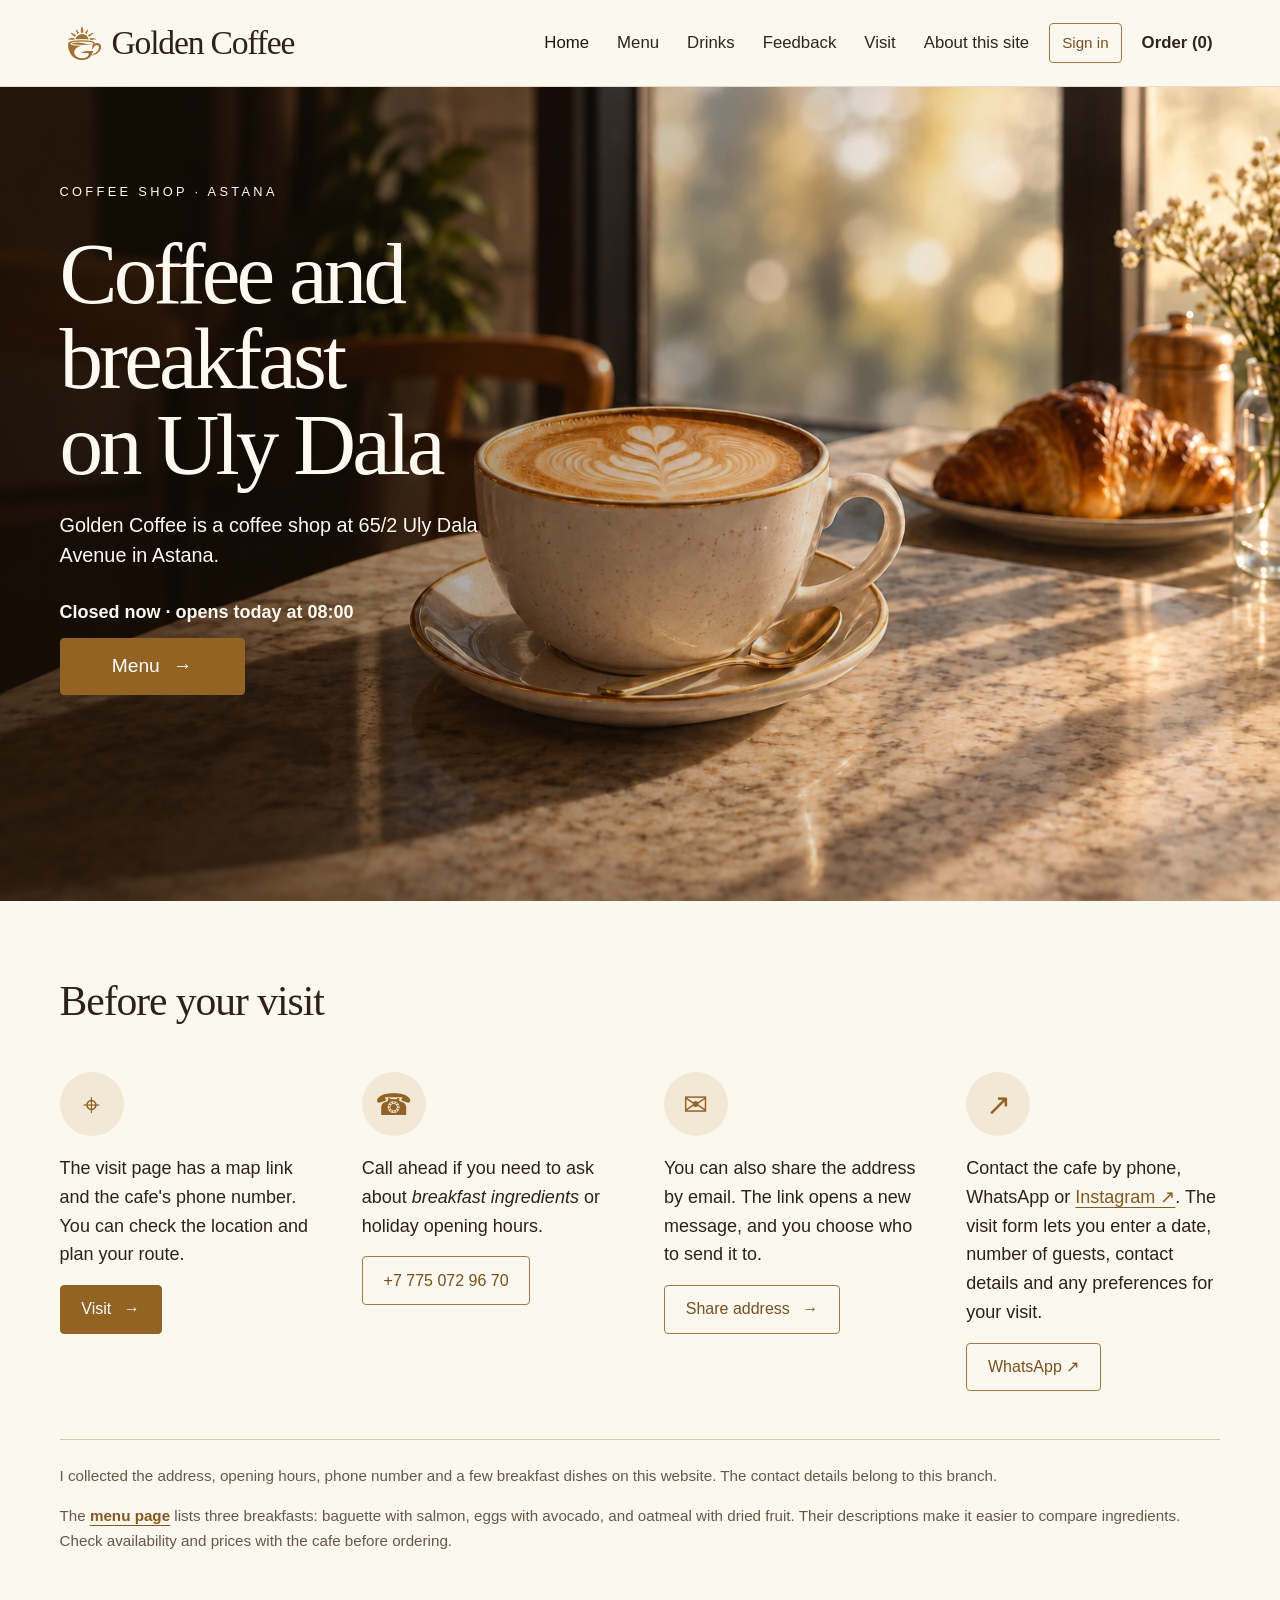
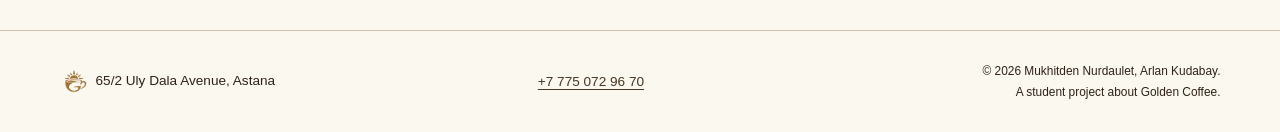
==== commit 735f4dde: "Add opening hours and open-now status" ====
--- a/new/index.html
+++ b/new/index.html
@@ -116,7 +116,10 @@
         </div>
       </footer>
     </div>
+    <!-- jQuery 3.7.1, the current stable 3.x release. It must load before our scripts: they call $, and code cannot use a library that has not loaded yet. -->
+    <script src="https://code.jquery.com/jquery-3.7.1.min.js" integrity="sha256-/JqT3SQfawRcv/BIHPThkBvs0OEvtFFmqPF/lYI/Cxo=" crossorigin="anonymous"></script>
     <script src="vendor/bootstrap.bundle.min.js"></script>
+    <script src="js/hours.js" defer></script>
     <script src="js/main.js" defer></script>
   </body>
 </html>
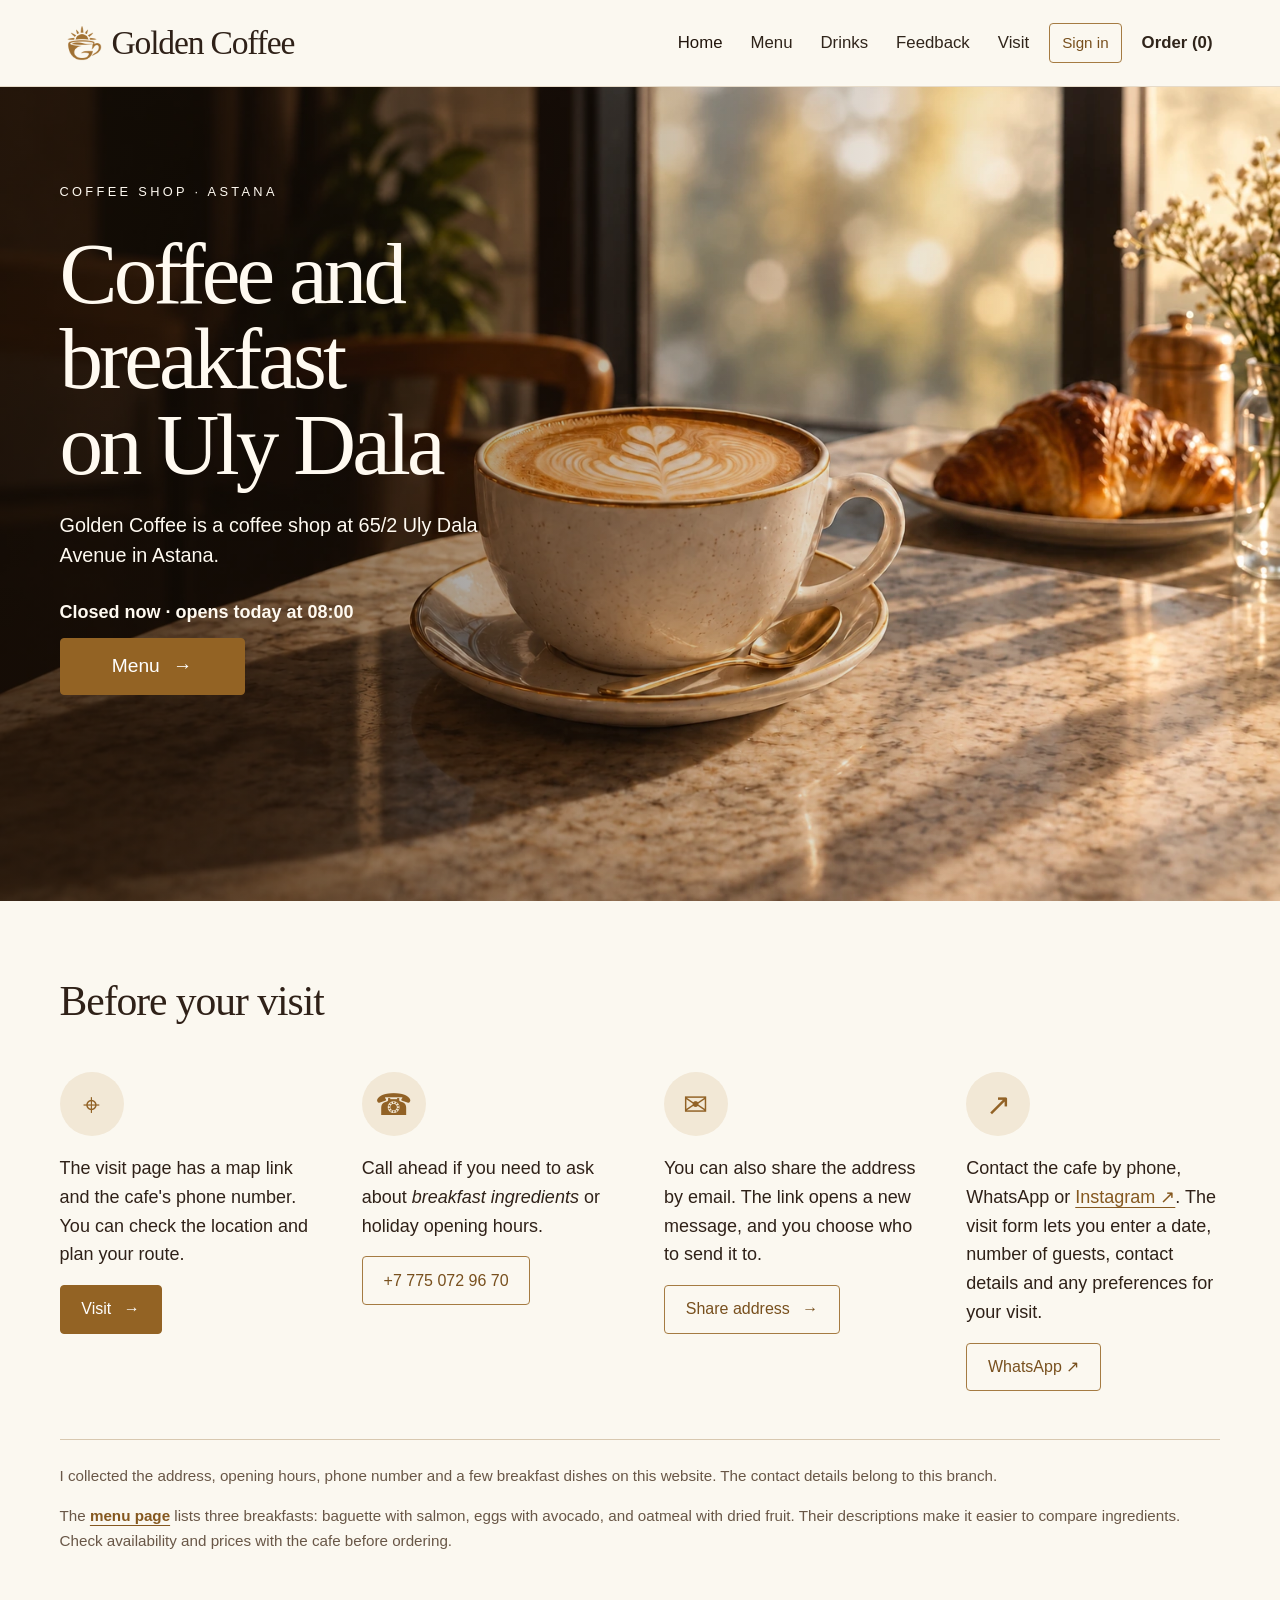
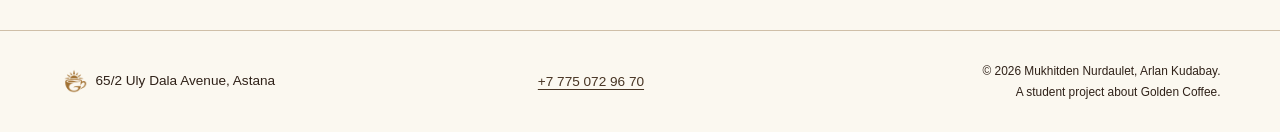
==== commit 00800dea: "Replace ECP sign-in with account registration and form prefill" ====
--- a/new/index.html
+++ b/new/index.html
@@ -10,7 +10,6 @@
     <!-- Bootstrap 5.3.8, served locally for this separate /new/ version. -->
     <link rel="stylesheet" href="vendor/bootstrap.min.css">
     <link rel="stylesheet" href="css/site.css">
-    <script src="js/ncalayer.js" defer></script>
     <script src="js/auth.js" defer></script>
 
   </head>
@@ -40,9 +39,6 @@
               </li>
               <li class="nav-item">
                 <a class="nav-link" href="visit.html">Visit</a>
-              </li>
-              <li class="nav-item">
-                <a class="nav-link" href="colophon.html">About this site</a>
               </li>
             </ul>
           </nav>
@@ -121,5 +117,6 @@
     <script src="vendor/bootstrap.bundle.min.js"></script>
     <script src="js/hours.js" defer></script>
     <script src="js/main.js" defer></script>
+    <script src="js/forms.js" defer></script>
   </body>
 </html>
--- a/new/css/site.css
+++ b/new/css/site.css
@@ -613,16 +613,7 @@
   margin-bottom: 0.5rem;
   overflow-wrap: anywhere;
 }
-.auth-demo-fill {
-  padding: 0.25rem 0;
-  border: 0;
-  background: transparent;
-  color: #78501e;
-  font: inherit;
-  text-decoration: underline;
-  text-underline-offset: 0.2em;
-}
-.auth-eds-button {
+.auth-secondary {
   width: 100%;
   min-height: 46px;
   padding: 0.65rem 1rem;
@@ -633,7 +624,7 @@
   font: inherit;
   font-weight: 500;
 }
-.auth-eds-button:hover {
+.auth-secondary:hover {
   background: #f3e9d7;
 }
 @media (min-width: 992px) and (max-width: 1199.98px) {
